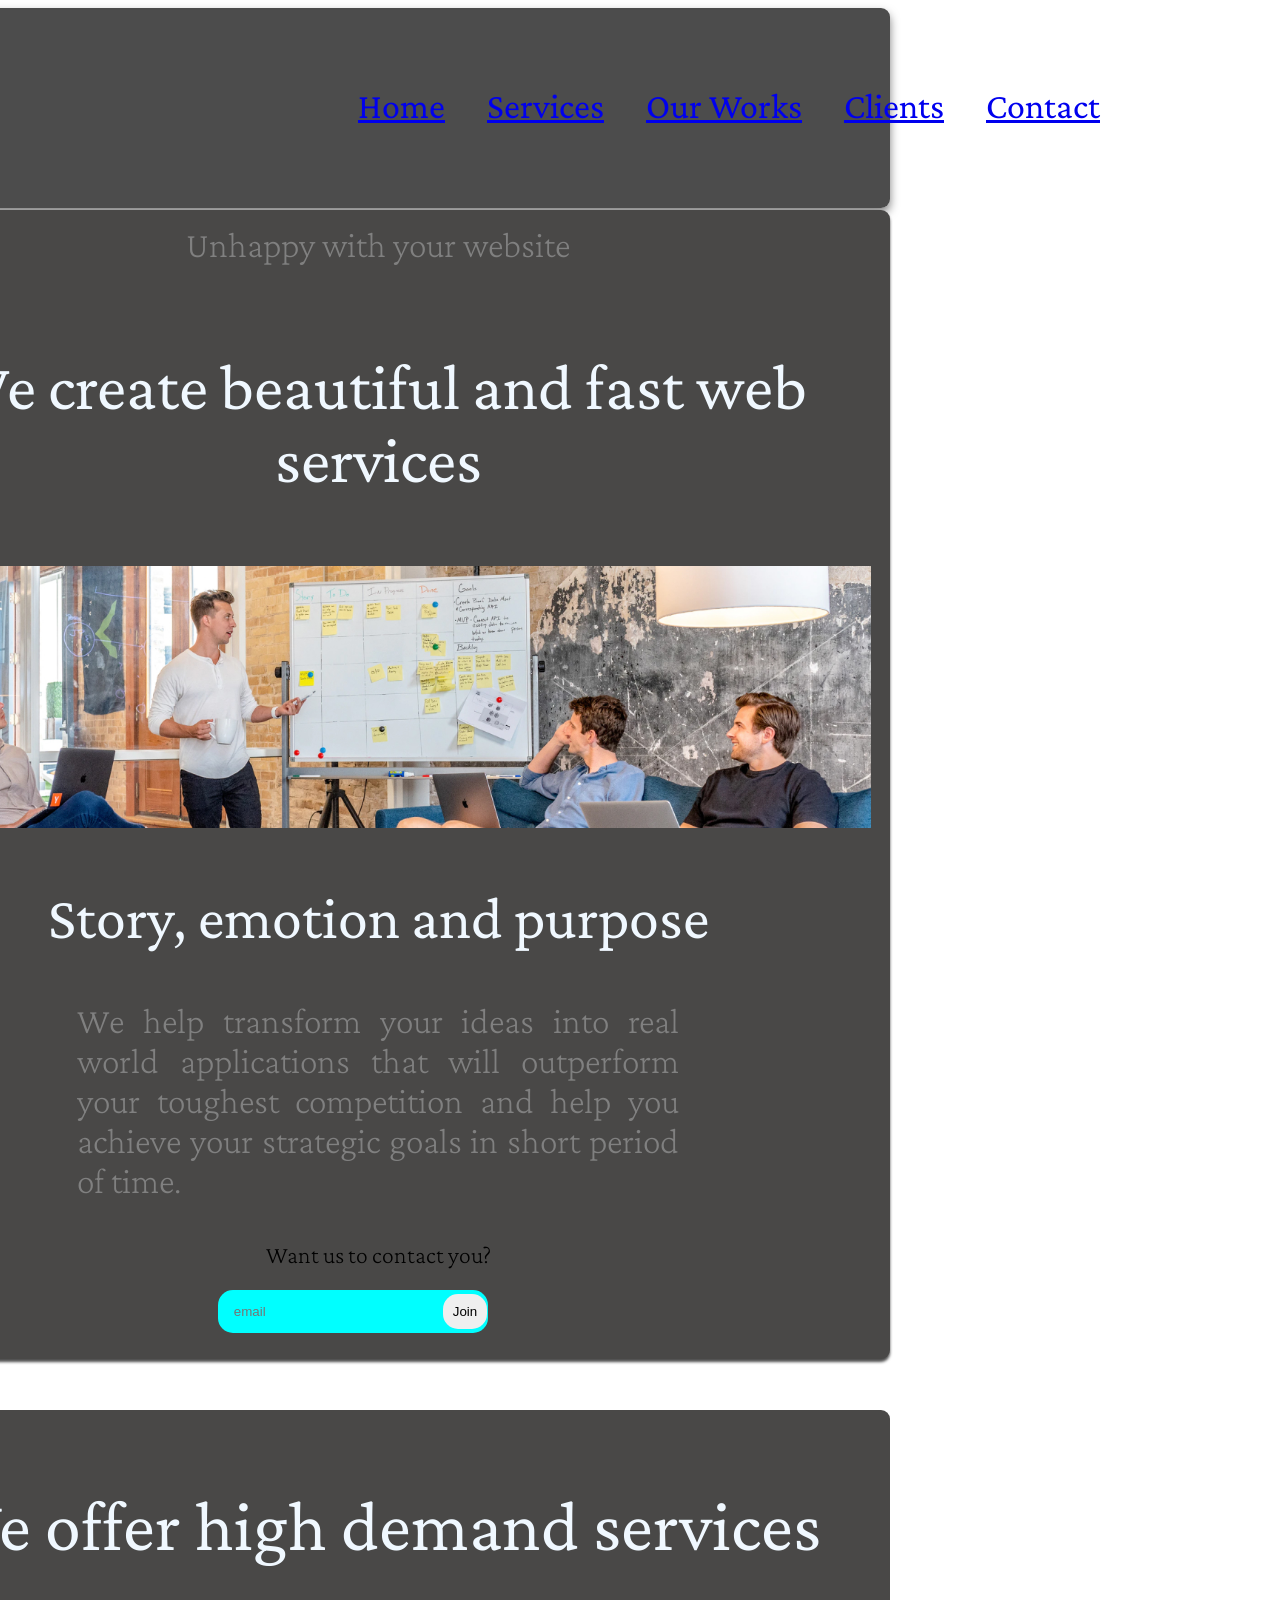
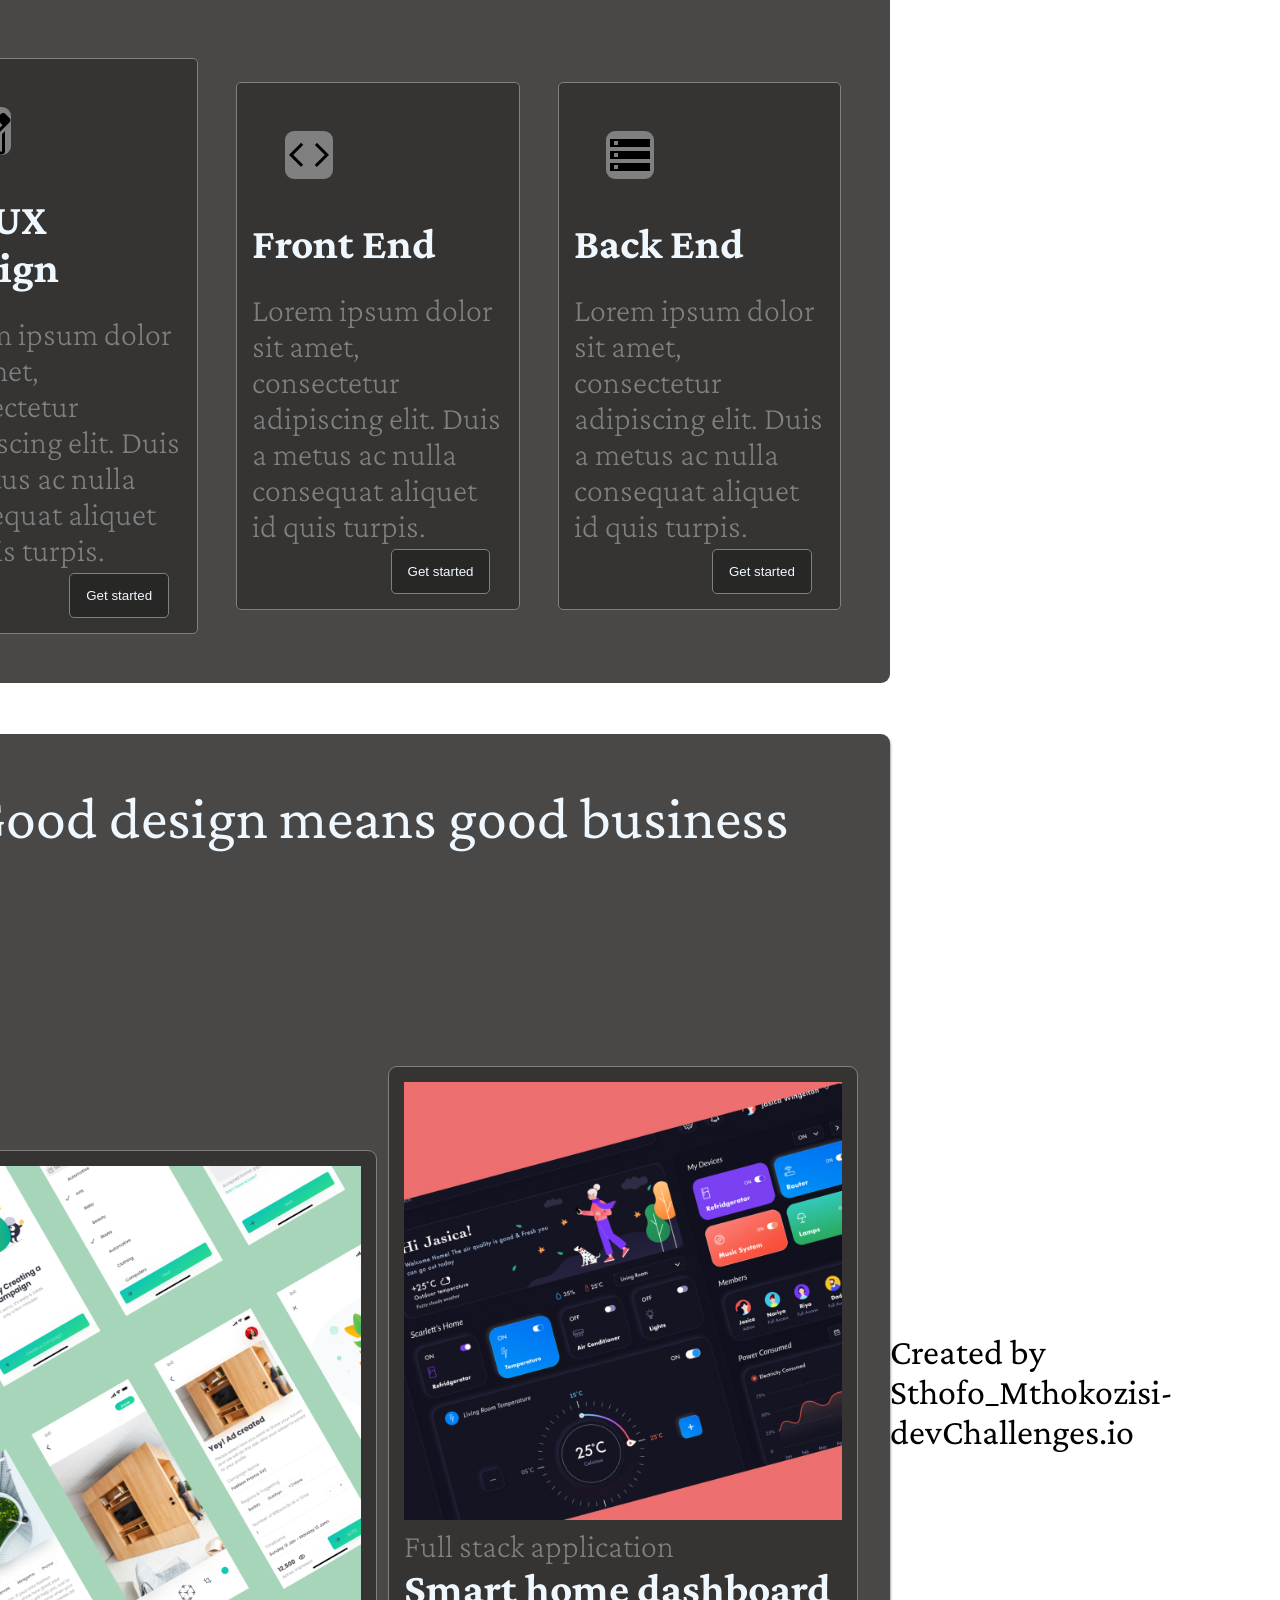
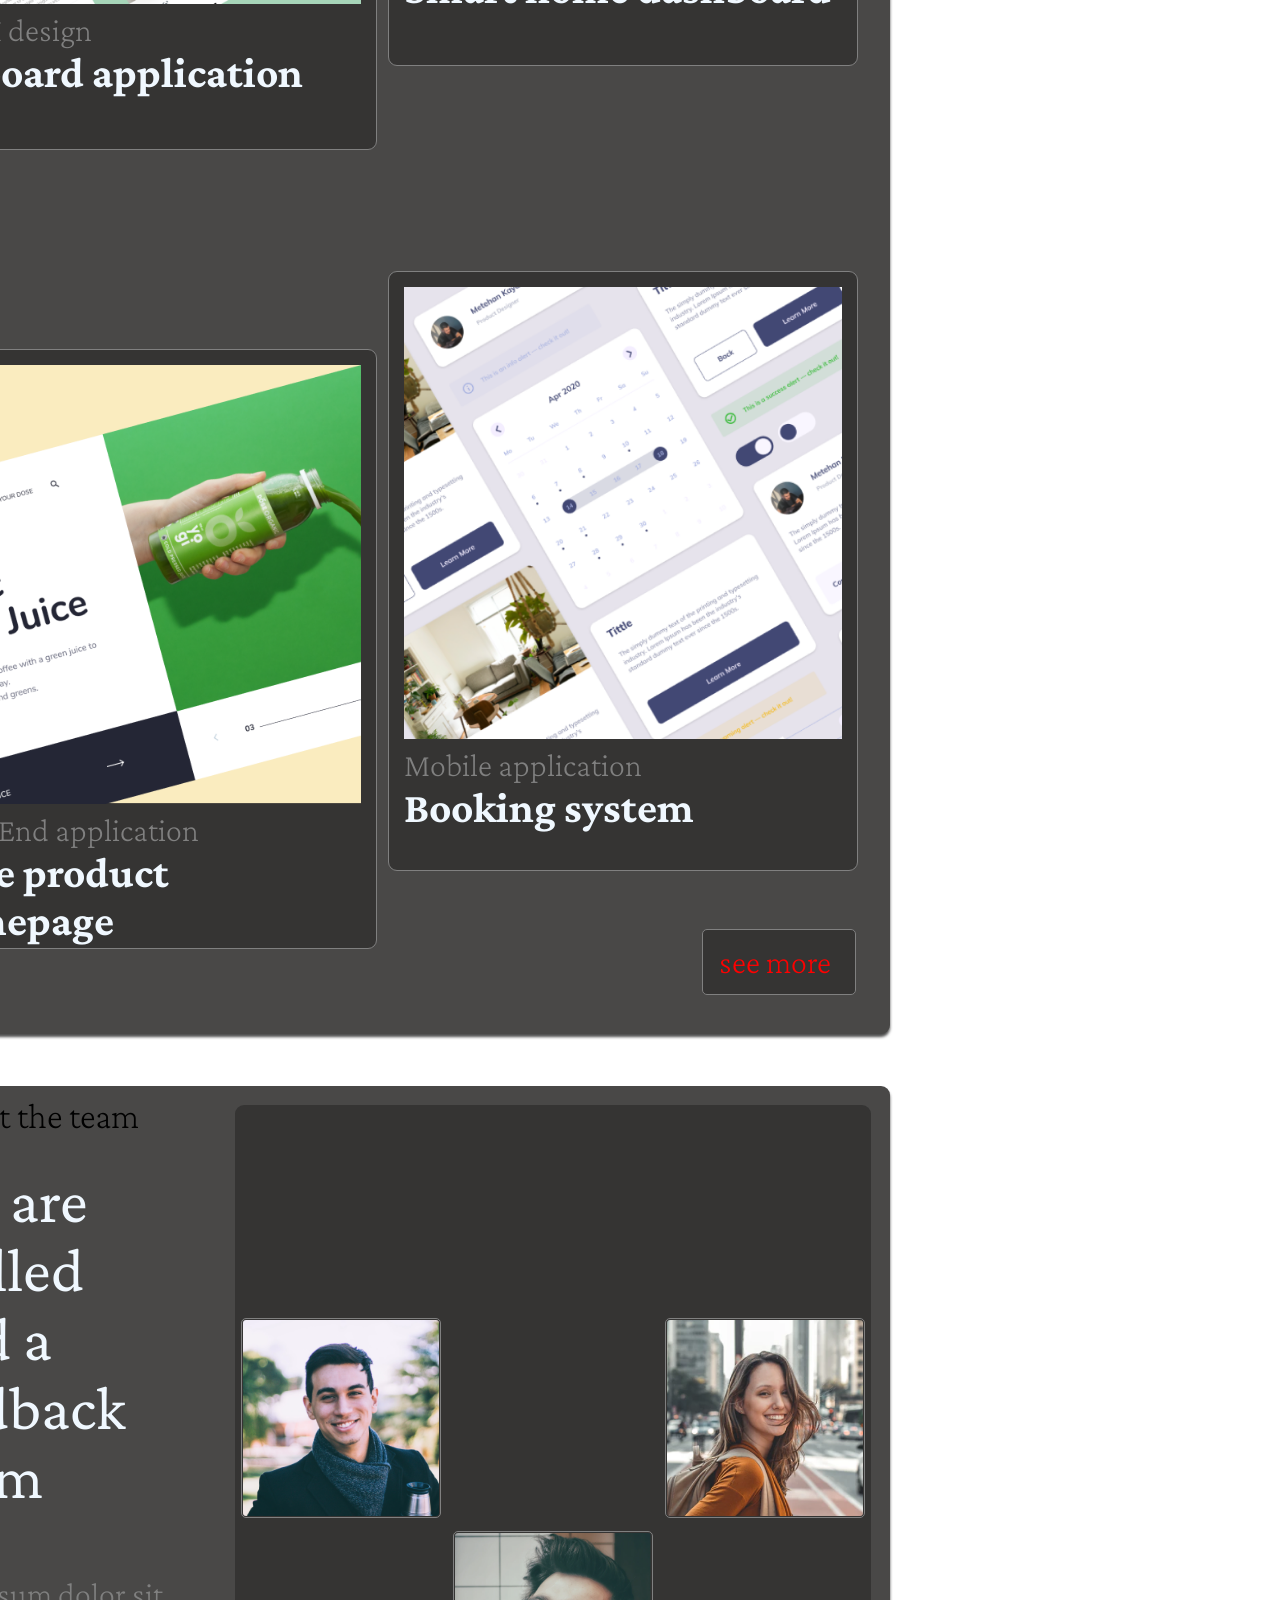
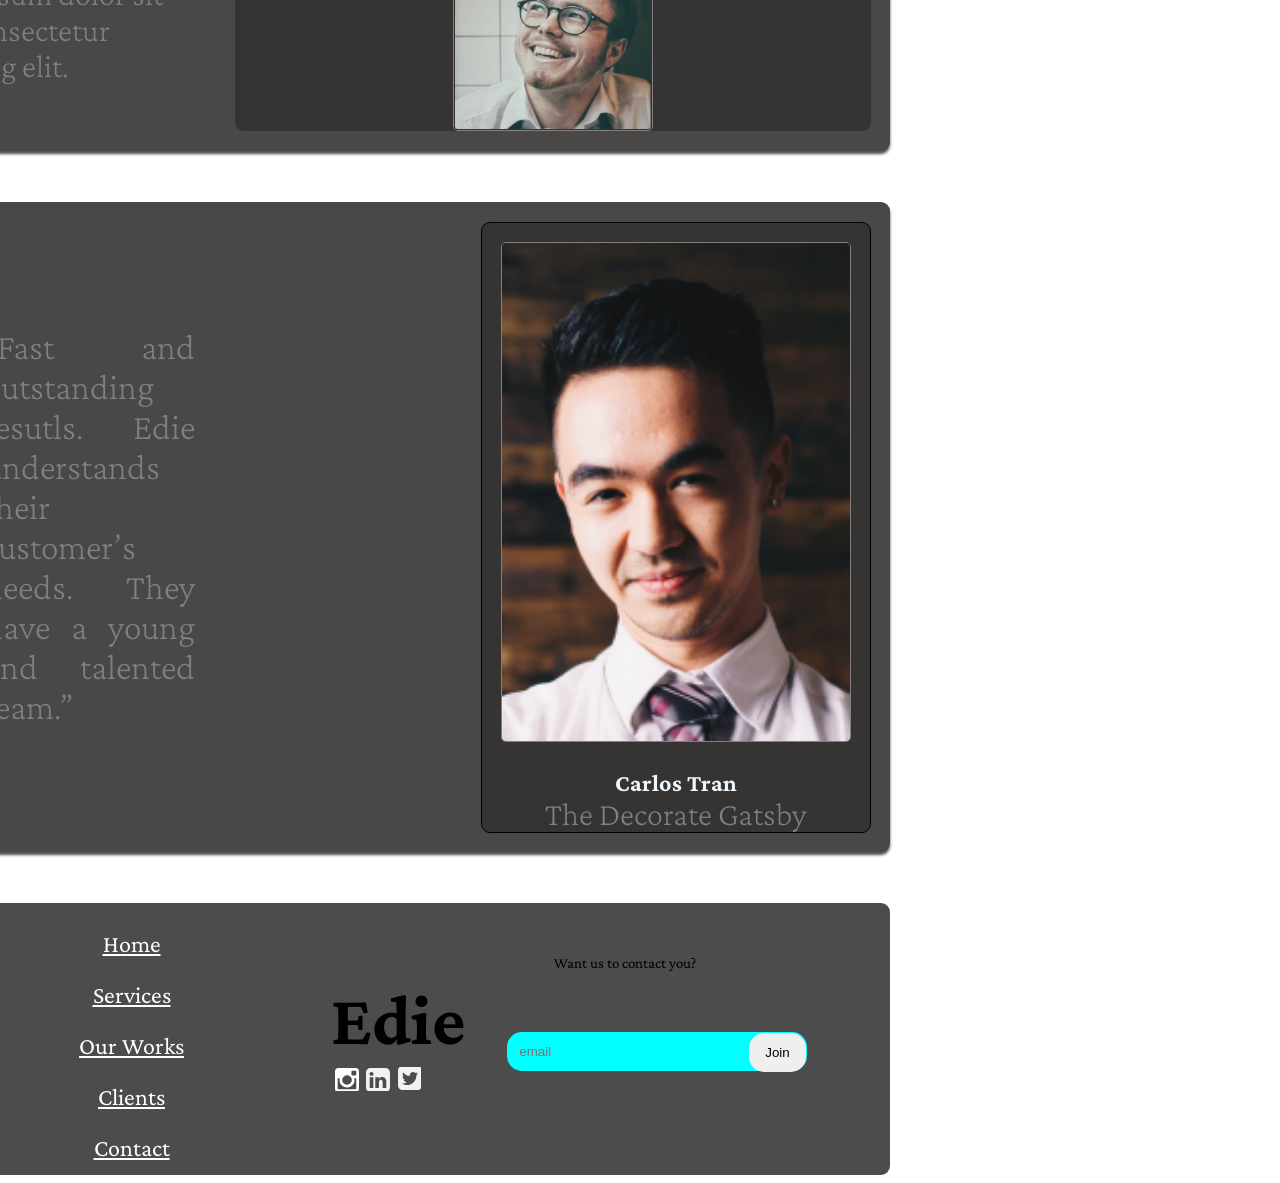
==== index.html @ d5207ec7 ""edie first commit"" ====
<!DOCTYPE html>
<html lang="en">
<head>
  <meta charset="UTF-8">
  <meta http-equiv="X-UA-Compatible" content="IE=edge">
  <meta name="viewport" content="width=device-width, initial-scale=1.0">
  <link rel="preconnect" href="https://fonts.googleapis.com">
<link rel="preconnect" href="https://fonts.gstatic.com"
 crossorigin>
<link href="https://fonts.googleapis.com/css2?family=Crimson+Pro:wght@200;500;700&family=Montserrat+Alternates:ital,wght@1,500&family=Montserrat:wght@700;800&family=Open+Sans:wght@500;800&family=Playfair+Display:wght@700&display=swap" 
rel="stylesheet">
<link rel="stylesheet" href="/styles/edie.css">
  <script src="https://ajax.googleapis.com/ajax/libs/jquery/3.6.1/jquery.min.js"></script>
  <link rel="icon" href="/images/devchallenges.png" type="images">
  <title>Edie</title>
<script src="https://ajax.googleapis.com/ajax/libs/jquery/3.6.1/jquery.min.js"></script>
  <script>
  $(document).ready(function(){
    $(".nav-img").click(function(){
      $(".list__nav").toggle();
    });
  });
  </script>



</head>
<body>
<div class="wrapper__edie">
  <header class="header__item onbig__screen">
    <h1 class="edies">Edie</h1>
    

    <ul class="list__nav">
      <li class="active"><a href="#">Home</a></li>
      <li><a href="#">Services</a></li>
      <li><a href="#">Our Works</a></li>
      <li><a href="#">Clients</a></li>
      <li><a href="#">Contact</a></li>
    </ul>
    <img src="/images/menu.png" class="nav-img">
</header>



  <section class="main__1">
    <p class="top__paragraph">Unhappy with your website</p>
    <h2 class="big__text2">We create beautiful and fast web services</h2>
    <img class="hero__image" src="/images/heroImage.jpg">


    <h2 class="big__text__2"> Story, emotion and purpose</h2>
    <p class="style__p">We help transform your ideas into real world applications that will outperform your toughest
      competition and help you achieve your strategic goals in short period of time.</p>
    <form class="form__style">
      <label>Want us to contact you?</label>
      <input type="text" placeholder="email">
      <button type="submit">Join</button>
    </form>
  </section>




  <section class="product__section">
    <h2 class="big__text">We offer high demand services </h2>
    <div class="container__1">

      
      <div class="cards">
        <img class="icon__img" src="/images/edit.png">
        <h3 class="ui__design">UI/UX Design</h3>
        <p>Lorem ipsum dolor sit amet,
          consectetur adipiscing elit.
          Duis a metus ac nulla consequat
          aliquet id quis
          turpis.</p>

        <button type="text">Get started</button>
      </div>



      <div class="cards">
        <img class="icon__img" src="/images/code.png">
        <h3 class="">Front End</h3>
        <p>Lorem ipsum dolor sit amet,
          consectetur adipiscing elit.
          Duis a metus ac nulla consequat
          aliquet id quis
          turpis.</p>

        <button type="text">Get started</button>
      </div>


      <div class="cards">
        <img class="icon__img" src="/images/storage.png">
        <h3 class="">Back End</h3>
        <p>Lorem ipsum dolor sit amet,
          consectetur adipiscing elit.
          Duis a metus ac nulla consequat
          aliquet id quis
          turpis.</p>
        <button type="text">Get started</button>
      </div>
    </div>

  </section>


  <section class="design__section">

    <h2 class="big__text __text3">
      Good design means good business
    </h2>


      <article class="__article">
        <img src="/images/smarthome.jpg">
        <p>Full stack application</p>
        <h3 class="product-items">Smart home dashboard</h3>
      </article>



      <article class="__article">
        <img src="/images/onboard.png">
        <p>UX/UI design</p>
        <h3 class="product-items">Onboard application</h3>
      </article>



      <article class="__article">

        <img src="/images/booking.png">
        <p>Mobile application</p>
        <h3 class="product-items">Booking system</h3>
      </article>



      <article class="__article">
        <img src="/images/juice-product.png">
        <p>Front End application</p>
        <h3 class="product-items">Juice product homepage</h3>
      </article>

<p class="__more">see more</p>

  </section>



  <aside class="team__aside">
    <div class="team__content">
      <h2 class="more">Meet the team</h2>

      <h3 class="big__text">We are chilled and a laidback team</h3>

      <p class="__content2">Lorem ipsum dolor sit amet, consectetur adipiscing elit.</p>
    </div>

    <div class="__img__container">
      <img src="/images/person1.png">
      <img src="/images/person2.png" class="align__self">
      <img src="/images/person3.png">
    </div>
  </aside>


  <section class="last__section">

    <h4>“Fast and outstanding resutls. Edie understands their customer’s needs.
      They have a young and talented team.”</h4>


    <article class="author">
      <img src="/images/person4.png">
        <h6>Carlos Tran</h6>
        <p>The Decorate Gatsby</p>
    </article>


  </section>


<footer class="bottom__footer">


  <ul>
    <li class="btn__footer"><a href="#">Home</a></li>
    <li class="btn__footer"><a href="#">Services</a></li>
    <li class="btn__footer"><a href="#">Our Works</a></li>
    <li class="btn__footer"><a href="#">Clients</a></li>
    <li class="btn__footer"><a href="#">Contact</a></li>
  </ul>

  <article class="links__btm">
    <h6 class="btm__edies">Edie</h6>
    <img src="/instagram.svg">
    <img src="/linkedin.svg">
    <img src="/twitter.svg">

  </article>

  <form class="btm__myform">
    <label>Want us to contact you?</label>
    <input type="text" placeholder="email">
    <button class="btn__last" type="submit">Join</button>
  </form>

  
</footer>


</div>

<span>Created by Sthofo_Mthokozisi-devChallenges.io</span>
</body>
</html>
---- styles/edie.css ----
*{

  box-sizing: border-box;
  scroll-behavior: smooth;
 }

 
html{
  font-size: 62.5%;
}

  .wraper__edie{
    margin: 0;
    padding: 0;
  }


 body{
  font-family: 'Crimson Pro', serif;
  font-size: 2rem;
  display: flex;
  justify-content: center;
  align-items: center;
  max-width: 100%;
  width: 320px;
  height: auto;
  }

  .header__item{
    max-width: 320px;
    display: flex;
    flex-direction: column;
    justify-content: center;  
  }

 .list__nav{
 margin: 0;
  text-align: center;
  padding: 0;
  max-width: 300px;
  height: 300px;
  display: flex;
  justify-content: center;
  flex-direction: column;
  list-style: none;
 }

  .nav-img{
    position: absolute;
    top: 46px;
    left: 86%;
    width: 40px;
    height: 40px;
    
  }
  li a{

    line-height: 65px;
    padding: 0.5rem;
    
  }

  /* main section of the page */

  .main__1{
    max-width: 320px;
    text-align: center;
   
   
  }

.hero__image{
width: 100%;
object-fit: cover;
padding: 0 1.9rem;
}

.style__p{
  max-width: 270px;
  padding: 0 1.9rem;
  text-align: justify;
  
}

.form__style{
  margin-top: 10%;
  padding: 0 1.9rem;

}
.form__style label{
  margin-left: -44px;
  font-size: 1.5rem;
}
.form__style > input{
  padding: 12px;
  border: none;
  background-color: aqua;
  border-radius: 1.5rem;

}

.form__style button{

  border: none;
  padding: 10px;
  position: relative;
  left: -51px;
  border-radius: 1.5rem;
}


/* product section of the page */

.product__section{
  max-width: 300px;
  display: flex;
  flex-direction: column;
  padding: 1.5rem;
  margin: 0 auto;
 
}

.cards{
  justify-content: center;
  padding: 1.5rem;
  max-width: 300px;
  height: 350px;
 margin-bottom: 10%;
border: 1px solid grey;
 
}

.design__section{
  max-width: 300px;
  margin: 0 auto;
  display: flex;
  flex-direction: column;
  padding: 0 1.5rem;
  
}


.__article{

  max-width: 100%;
  height: 340px;
  border: 1px solid grey;
  margin-top: 15%;
}
.__article img{
  max-width: 100%;

}
 p, h3{
  margin: 0;
}

.__more{
  margin-top: 15%;
  color: red;
}


/* meet the team section */

.team__aside{
  max-width: 320px;
  padding: 0 1.9rem;
}

.__img__container{
  max-width: 270px;
  display: flex;
  object-fit: cover;
  align-items: center;
  height: 250px;
  margin-bottom: 15%;


 
}

.__img__container img{

  max-width: 100%;
  width: 90px;
  padding: .1rem;
  height: 100px;

}
.__img__container > img:nth-child(2){
  align-self: flex-end;
 
}



/* the author section of the page */

.last__section{
  display: flex;
  flex-direction: column;
  max-width: 100%;
  padding: 0 1.9rem;
  width: 320px;
  text-align: justify;
 
}

.author{
text-align: center;
margin-top: 15%;
border: 1px solid black;
max-width: 100%;
}
.author h6{
  margin: 0;
  
}


/* bottom section of the page */
.bottom__footer{
  width: 290px;
  max-width: 100%;
  margin: 0 1.5rem;
  background-color: rgba(0,0,0, 0.7);
  display: flex;
  flex-direction: column;
  padding: 0 1.9rem;
  justify-content: center;
  height: auto;

}

/* list links */

.bottom__footer > ul{
list-style: none;
padding: 0;
margin: 0;

}
/* list footer links and a tag */
.btn__footer a{
line-height: 14px;
color: white;
}


/* second bottom section */

.links__btm{
  margin-bottom: 15%;
}

/* last logo text edie */
.btm__edies{

  font-size: 1.9rem;
  margin-bottom: 0;
}



/* bottom form label  */
.btm__myform label{
  font-size: 1.5rem;
}

/* form input  */
.btm__myform input{
  padding: 12px;
  border: none;
  background-color: aqua;
  border-radius: 1.5rem;

}

/* bottom form section */
.btm__myform button{
  border: none;
  padding: 10px;
  position: relative;
  left: -51px;
  border-radius: 1.5rem;
}




/* max-width 375px mobile medium large */

@media screen and (max-width:375px){

  
    .header__item{
      max-width: 375px;
      display: flex;
      flex-direction: column;
      justify-content: center;  
    }

    .list__nav{
      margin: 0;
       text-align: center;
       padding: 0;
       width: 375px;
       max-width: 100%;
       display: flex;
       justify-content: center;
       flex-direction: column;
       list-style: none;
      }
     
       .nav-img{
         position: absolute;
         top: 40px;
         left: 86%;
         width: 40px;
         height: 40px;
         
       }

       li a{

        line-height: 65px;
        padding: 0.5rem;
        
      }


      /* main__1 section */


      
  .main__1{
    max-width: 375px;
    width: 375px;
    text-align: center;
  }



  .hero__image{
    width: 100%;
    object-fit: cover;
    padding: 0 1.9rem;
    }
    
    .style__p{
      max-width: 375px;
      padding: 0 1.9rem;
      text-align: justify;
      
    }

/* form section */
    .form__style{
      margin-top: 10%;
      padding: 0 1.9rem;
      text-align: center;
      max-width: 100%;
      width: 375px;                                                                                                                                                                                                                                                                                                                          
    
    }
    .form__style label{
    
     font-size: 1.5rem;
      margin-right: 80px;


    }
    .form__style > input{
      padding: 12px;
      border: none;
      background-color: aqua;
      border-radius: 1.5rem;
    
    }
    
    .form__style button{
    
      border: none;
      padding: 10px;
      position: relative;
      left: -51px;
      border-radius: 1.5rem;
    }
    
    /* product__section  */

    
.product__section{
  max-width: 100%;
  width: 375px;
  display: flex;
  flex-direction: column;
  padding: 1.5rem;
  margin: 0 0.5rem;
 
}


.cards{
  justify-content: center;
  padding: 1.5rem;
  max-width: 100%;
  width: 375px;
  height: 350px;
  margin-bottom: 10%;
  border: 1px solid grey;
 
}
/* design__section of the page  */


.design__section{
  max-width: 100%;
  width: 375px;
  margin: 0 0.5rem;
  display: flex;
  flex-direction: column;
  padding: 0 0.6rem;
  
}


.__article{

  max-width: 100%;
  width: 375px;
  height: auto;
  border: 1px solid grey;
  margin-bottom: 15%;
}

/* resizing the image */

.__article img{
  max-width: 100%;
}

/* resetting margin, p and h3 element inside the .__article class */
p, h3{
  margin: 0;
}

.__more{
 
  color: red;
}



/* meet the team section */

.__img__container{
  max-width: 100%;
  width: 375px;
  display: flex;
  flex-wrap: wrap;
  object-fit: cover;
  align-items: center;
  height: 250px;
  margin-bottom: 15%;
 
}

/* resizing images */
.__img__container img{
  max-width: 100%;
  width: 90px;
  padding: .1rem;
  height: 100px;
  margin: 0 auto;

}
.__img__container > img:nth-child(2){
  align-self: flex-end;
 
}




/* the author section of the page */

.last__section{
  display: flex;
  flex-direction: column;
  max-width: 100%;
  padding: 0 1.9rem;
  width: 375px;
  text-align: justify;
 
}

.author{
text-align: center;
margin-top: 15%;
max-width: 100%;
}
.author h6{
  margin: 0;
  
}

.bottom__footer{
  width: 360px;
  max-width: 100%;
  margin: 0 auto;
  background-color: rgba(0,0,0, 0.7);
  display: flex;
  flex-direction: column;
  padding: 0 1.9rem;
  justify-content: center;
  height: auto;

}





/* list links */

.bottom__footer > ul{
  list-style: none;
  padding: 0;
  margin-top: 1.5rem;
  }

  
/* list footer links and a tag */
.btn__footer a{
  line-height: 14px;
  color: white;
  }


  
/* second bottom section */

.links__btm{
  margin-bottom: 15%;
}


/* last logo text edie */
.btm__edies{

  font-size: 2.9rem;
  margin: 0;
}



/* bottom form label  */
.btm__myform label{
  font-size: 1.5rem;
}




/* form input  */
.btm__myform input{
  padding: 12px;
  border: none;
  background-color: aqua;
  border-radius: 1.5rem;

}

/* bottom form section */
.btm__myform button{
  border: none;
  padding: 10px;
  position: relative;
  left: -51px;
  border-radius: 1.5rem;
}
}
/* *************The END****max-width: 375px********** */


/* *******max-width: 425px ************/

@media screen and (max-width: 425px){
  body{
    font-family: 'Crimson Pro', serif;
    font-size: 24px;
    display: flex;
    min-width: 425px;
    }
  
/* mobile menu nav */
.header__item{
  
  min-width: 425px;
  margin: 0 0 0.3rem;
  color: aliceblue;
  box-shadow: 0px 5px 10px 0px rgba(0,0,0, 0.5);
  background-color: rgba(0, 0, 0, 0.7);  
}

.nav-img{
  background-color: aliceblue;
  border: none;
  position: absolute;
  top: 46px;
  left: 175%;
}

form.form__style{
  margin: 0 auto;
}


section.design__section{
  height: 3000px;
}



h2.more{
  color: red;
}


    .list__nav{
      margin: 0;
       text-align: center;
       padding: 0;
       width: 425px;
       max-width: 100%;
       display: flex;
       justify-content: center;
       flex-direction: column;
       list-style: none;
      }
     
       .nav-img{
         position: absolute;
         top: 40px;
         left: 86%;
         width: 40px;
         height: 40px;
         
       }

       li a{

        line-height: 65px;
        padding: 0.5rem;
        
      }


      /* main__1 section */ 
  .main__1{
    max-width: 100%;
    width: 425px;
    text-align: center;
  }



  .hero__image{
    width: 100%;
    object-fit: cover;
    padding: 0 1.9rem;
    }
    
    .style__p{
      max-width: 425px;
      padding: 0 1.9rem;
      text-align: justify;
      
    }

/* form section */
    .form__style{
      margin-top: 10%;
      padding: 0 1.9rem;
      text-align: center;
      max-width: 100%;
      width: 425px;                                                                                                                                                                                                                                                                                                                          
    
    }
    .form__style label{
    
     font-size: 1.5rem;
      margin-right: 80px;


    }
    .form__style > input{
      padding: 12px;
      border: none;
      background-color: aqua;
      border-radius: 1.5rem;
    
    }
    
    .form__style button{
    
      border: none;
      padding: 10px;
      position: relative;
      left: -51px;
      border-radius: 1.5rem;
    }
    
    /* product__section  */

    
.product__section{
  max-width: 100%;
  width: 425px;
  display: flex;
  flex-direction: column;
  padding: 1.5rem;
  margin: 0 0.5rem;
 
}


.cards{
  justify-content: center;
  padding: 1.5rem;
  max-width: 100%;
  width: 425px;
  height: auto;
  margin-bottom: 10%;
  border: 1px solid grey;
 
}
/* design__section of the page  */


.design__section{
  max-width: 100%;
  width: 425px;
  margin: 0 0;
  display: flex;
  flex-direction: column;
  padding: 0 0.6rem;
  
}


.__article{

  max-width: 100%;
  width: 425px;
  height: auto;
  border: 1px solid grey;
  margin-bottom: 15%;
}

/* resizing the image */

.__article img{
  max-width: 100%;
}

/* resetting margin, p and h3 element inside the .__article class */
p, h3{
  margin: 0;
}

.__more{
 
  color: red;
}


/* meet the team section */

.team__aside{

  max-width: 100%;
  width: 425px;
  padding: 0 1.9rem;
}

.__img__container{
  max-width: 100%;
  width: 425px;
  display: flex;
  flex-wrap: wrap;
  object-fit: cover;
  align-items: center;
  height: 250px;
  margin-bottom: 15%;
 
}

/* resizing images */
.__img__container img{
  max-width: 100%;
  width: 90px;
  padding: .1rem;
  height: 100px;
  margin: 0 auto;

}
.__img__container > img:nth-child(2){
  align-self: flex-end;
 
}




/* the author section of the page */

.last__section{
  display: flex;
  flex-direction: column;
  max-width: 100%;
  padding: 0 1.9rem;
  width: 375px;
  text-align: justify;
 
}

.author{
text-align: center;
margin-top: 15%;
max-width: 100%;
}
.author h6{
  margin: 0;
  
}

.bottom__footer{
  width: 360px;
  max-width: 100%;
  margin: 0 auto;
  background-color: rgba(0,0,0, 0.7);
  display: flex;
  flex-direction: column;
  padding: 0 1.9rem;
  justify-content: center;
  height: auto;

}





/* list links */

.bottom__footer > ul{
  list-style: none;
  padding: 0;
  margin-top: 1.5rem;
  }

  
/* list footer links and a tag */
.btn__footer a{
  line-height: 14px;
  color: white;
  }


  
/* second bottom section */

.links__btm{
  margin-bottom: 15%;
}


/* last logo text edie */
.btm__edies{

  font-size: 2.9rem;
  margin: 0;
}



/* bottom form label  */
.btm__myform label{
  font-size: 1.5rem;
}




/* form input  */
.btm__myform input{
  padding: 12px;
  border: none;
  background-color: aqua;
  border-radius: 1.5rem;

}

/* bottom form section */
.btm__myform button{
  border: none;
  padding: 10px;
  position: relative;
  left: -51px;
  border-radius: 1.5rem;
}
}


/*****max-width: 425px*******  the END*/



/* ******max-width: 640px ********/



@media screen and (min-width: 640px) {

  body{
    font-family: 'Crimson Pro', serif;
    font-size: 24px;
    display: flex;
    min-width: 640px;
    }
  
/* mobile menu nav */
.header__item{
  
  min-width: 640px;
  margin: 0 0 0.3rem;
  color: aliceblue;
  box-shadow: 0px 5px 10px 0px rgba(0,0,0, 0.5);
  background-color: rgba(0, 0, 0, 0.7);  
}






    .list__nav{
      margin: 0;
       text-align: center;
       padding: 0;
       width: 640px;
       max-width: 100%;
       display: flex;
       justify-content: center;
       flex-direction: column;
       list-style: none;
      }
     
       .nav-img{
         position: absolute;
         top: 40px;
         left: 86%;
         width: 40px;
         height: 40px;
         
       }

       li a{

        line-height: 65px;
        padding: 0.5rem;
        
      }


      /* main__1 section */


      
  .main__1{
    max-width: 100%;
    width: 640px;
    text-align: center;
  }



  .hero__image{
    width: 100%;
    object-fit: cover;
    padding: 0 1.9rem;
    }
    
    .style__p{
      max-width: 640px;
      padding: 0 1.9rem;
      text-align: justify;
      
    }

/* form section */
    .form__style{
    
      padding: 0 1.9rem;
      text-align: center;
      max-width: 100%;
      width: 375px; 
      margin: 10% auto 0;                                                                                                                                                                                                                                                                                                                       
    
    }
    .form__style label{
    
     font-size: 1.5rem;
     margin-right: 24px;
    
    


    }
    .form__style > input{
      padding: 12px;
      border: none;
      background-color: aqua;
      border-radius: 1.5rem;
    
    }
    
    .form__style button{
    
      border: none;
      padding: 10px;
      position: relative;
      left: -51px;
      border-radius: 1.5rem;
    }
    
    /* product__section  */

    
.product__section{
  min-width: 100%;
  width: 640px;
  display: flex;
  flex-direction: column;
  padding: 1.5rem;
  margin: 0 0.5rem;
 
}


.cards{
  justify-content: center;
  padding: 1.5rem;
  max-width: 100%;
  width: 640px;
  height: auto;
  margin-bottom: 10%;
  border: 1px solid grey;
 
}
/* design__section of the page  */


.design__section{
  max-width: 100%;
  width: 640px;
  margin: 0 0;
  display: flex;
  flex-direction: column;
  padding: 0 0.6rem;
  
}

.__article:nth-child(2){

 position: absolute;
  margin-top: 135px;
 left: 333px;
}

.__article:nth-child(4){

  position: absolute;
   margin-top: 580px;
  left: 333px;
 }
.__article{

  max-width: 100%;
  width: 310px;
  height: auto;
  border: 1px solid grey;
  margin-bottom: 15%;
}

/* resizing the image */

.__article img{
  max-width: 100%;
 
}

/* resetting margin, p and h3 element inside the .__article class */
p, h3{
  margin: 0;
}

.__more{
 
  color: red;
}


/* meet the team section */

.team__aside{

  max-width: 100%;
  width: 640px;
  padding: 0 1.9rem;
}

.__img__container{
  max-width: 100%;
  width: 425px;
  display: flex;
  flex-wrap: wrap;
  object-fit: cover;
  align-items: center;
  height: 250px;
  margin: 0 auto 15%;
 
}

/* resizing images */
.__img__container img{
  max-width: 100%;
  width: 120px;
  padding: .1rem;
  height: 100px;
  margin: 0 auto;

}
.__img__container > img:nth-child(2){
  align-self: flex-end;
 
}




/* the author section of the page */

.last__section{
  display: flex;
  flex-direction: column;
  max-width: 100%;
  padding: 0 1.9rem;
  width: 640px;
  text-align: justify;
 
}

.author{
text-align: center;
margin-top: 15%;
max-width: 100%;
}
.author h6{
  margin: 0;
  
}

.bottom__footer{
  width: 640px;
  max-width: 100%;
  margin: 0 auto;
  background-color: rgba(0,0,0, 0.7);
  display: flex;
  flex-direction: column;
  padding: 0 1.9rem;
  justify-content: center;
  height: auto;

}





/* list links */

.bottom__footer > ul{
  list-style: none;
  padding: 0;
  margin-top: 1.5rem;
  }

  
/* list footer links and a tag */
.btn__footer a{
  line-height: 14px;
  color: white;
  }


  
/* second bottom section */

.links__btm{
  margin-bottom: 15%;
}


/* last logo text edie */
.btm__edies{

  font-size: 2.9rem;
  margin: 0;
}


.btm__myform{
  
  max-width: 20ch;
  border: 1px solid black;
}


/* bottom form label  */
.btm__myform label{
  font-size: 1.5rem;
}




/* form input  */
.btm__myform input{
  padding: 12px;
  border: none;
  background-color: aqua;
  border-radius: 1.5rem;

}

/* bottom form section */
.btm__myform button{
  border: none;
  padding: 10px;
  position: relative;
  top: -36px;
  left: 151px;
  border-radius: 1.5rem;
}
}

/* ************************* */
/************************** */

@media screen and (max-width: 768px) {
  body{
    font-family: 'Crimson Pro', serif;
    font-size: 24px;
    display: flex;
    min-width: 768px;
  
    }
  
/* mobile menu nav */
.header__item{
  
  min-width: 768px;
  margin: 0 0 0.3rem;
  color: aliceblue;
  box-shadow: 0px 5px 10px 0px rgba(0,0,0, 0.5);
  background-color: rgba(0, 0, 0, 0.7);  
}
.nav-img{
  background-color: aliceblue;
  border: none;
  position: absolute;
  top: 46px;
  left: 79%;
}
/* hidden element class list__nav */
.list__nav{
min-width: 768px;
  height: auto;
  overflow: hidden;
  position: absolute;
  top: 0;
  left: 0;
  background-color: rgba(13, 14, 14, 0.332);
  display: none;

}
.list__nav, li, a{
  padding: 14px 16px;
  color: aliceblue;
  font-weight: 400;
  font-size: 34px;
}
/***** mobile menu nav end */
 


/* main__1 start section */
.main__1{
  min-width: 768px;
  font-size: 30px;
  background-color: rgb(73, 72, 71);
  border-radius: 0.9rem;
  box-shadow: 0px 3px 3px 0px rgba(0,0,0, 0.7);
}
.top__paragraph{
  padding: 1.5rem;
  font-size: 36px;
  color: gray;
}
.big__text2{
  font-size: 2.2em;
  font-weight: 400;
  padding: 70px;
  margin: 0;
  color: aliceblue;
}

.big__text__2{
  font-size: 2em;
  font-weight: 400;
  color: aliceblue;
}

.style__p{
  margin: 0 auto;
   font-weight: 200;
   font-size: 1.2em;
   color: gray;
 }


 .form__style{
  margin-top: 20px;
}

.form__style > input{

  margin: 0 0 26px;
  width: 270px;
  padding: 14px 16px;
}


.form__style >  label{
  margin: 0 auto 2px;
  font-weight: 100;
  font-size: 24px;
}
/*main__1 end section min-width:768px */
.product__section{
  min-width: 768px;
  margin: 5% auto;
  border-radius: 0.9rem;
  background-color: rgb(73, 72, 71);
}
.big__text{
  font-size: 2em;
  font-weight: 400;
  text-align: center;
  color: aliceblue;
}

/* middle section of the page container__1 */

.container__1{
  display: flex;
  justify-content: center; 
  flex-direction: column;
  align-items: center; 
  padding: 1.5rem;
}

/* the cards container */
.cards{
  margin: 1.9rem;
  width: 100%;
  border-radius: 0.5rem; 
  border: 1px solid gray;
  background-color: rgba(13, 14, 14, 0.332); 
 }

 .icon__img{
  margin: .9em;
  background-color: gray;
  border-radius: 0.9rem;
}
 
h3{
  font-size: 1.9em;
  color: aliceblue;
  margin: 5% 0 5% 0;

  }


  p{
    font-size: 1.6em;
    font-weight: 200;
    color: gray;
    }
    .cards > button{
      padding: 14px 16px;
      color: aliceblue;
      position: relative;
      left: 85%;
      background-color: rgba(13, 14, 14, 0.332);
      border: 1px solid gray; 
      border-radius: 0.5rem;
      font-weight: 400;
      }

/********* product__section end *************/


/* design__section start section  */
.design__section{
  min-width: 768px;
  height: 3500px; 
box-shadow: 0px 3px 3px 0px  rgba(0,0,0, 0.7);
border-radius: 0.9rem;
background-color: rgb(73, 72, 71);
 }
 .big__text.__text3{
  font-size: 6rem;
  font-weight: 400;
  color: aliceblue;
 }


 .__article{
  width: 540px;
  height: 700px;
  margin: 0 auto;
  padding: 1.5rem;
  border: 1px solid grey;
  border-radius: 0.9rem;
  background-color: rgba(13, 14, 14, 0.332);
}

/* positioned element with the images inside  */

.__article:nth-child(3){
  position: relative;
  top: -700px;
  left: 10px;
 }

 
 .__article:nth-child(5){
  position: relative;
  top: -1226px;
  left: 10px;
 }

 .__article:nth-child(2){
position: relative;
top: 726px;
left: 10px; 
}


  
.__article:nth-child(4){
 position: relative;
 top: 193px;
 left: 10px;
}
/* ***************position element ends ******* */


 
p.__more{
  margin: 0;
  position: relative;
  top: -410px;
  left: 130px;
  width: 184px;
  padding: 14px 16px;
  
  border: 1px solid gray;
  border-radius: 0.5rem;
  background-color: rgba(13, 14, 14, 0.332);
 
 }


 .team__aside{
  margin-top: 5%;
  min-width: 768px;
  height: 665px;
  display: flex;
  border-radius: 0.9rem;
  background-color: rgb(73, 72, 71);
  box-shadow: 0px 3px 3px 0px rgba(0,0,0, 0.7);  
}



.team__content{
  min-width: 350px;
  height: 650px;
  margin-top: 1rem;
 border-radius: 0.9rem;
 }

 h3.big__text{
  font-size: 1.74em;
  font-weight: 400;
  padding: 3rem;
  text-align: left;
 width: 310px;
 color: aliceblue;
 }


 
 .__content2{
  width: 350px;
  margin: 10% 0 0;
 }
 

 
/* image container content */


.__img__container{
  width: 100%;
  height: auto;
  margin: 2% 0;
  border-radius: 0.9rem;
 background-color: rgba(13, 14, 14, 0.332);
}
/* resizing the image  */
.__img__container > img{
width: 200px;
height: 200px;
border: 1px solid grey;
border-radius: 0.5rem;
}

.last__section{
  display: flex;
  margin: 5% 0 5% 0;
  justify-content: space-around;
  min-width: 768px;
  flex-direction: row;
  align-items: center;
  background-color: rgb(73, 72, 71);
  box-shadow: 0px 3px 3px 0px rgba(0,0,0, 0.7); 
  border-radius: 0.9rem;
}


.last__section > h4{
  font-size: 1.6em;
  padding-left: 2%;
  width: 350px;
  color: gray;
  font-weight: 200;
  margin: 0;
}

article.author{
 
  margin: 2% 0 2% 20px;
  background-color: rgba(13, 14, 14, 0.332);
  border-radius: 0.9rem;
  
  }
  
  article.author > img{
    width: 345px;
   height: 500px;
   margin: 1.9rem;
   border: 1px solid grey;
   border-radius: 0.5rem;
    object-fit: cover;
  }

  .bottom__footer{
    min-width: 768px;
    display: flex;
    flex-direction: column;
    border-radius: 0.9rem;
   }


   .links__btm{
    margin: 0 0 0 20px;
   
  }
   

   .btm__myform{
    width: 200px;
    height: 200px;
    border: none;
    margin: 0 0 0 20px;

    
  }
  .btm__myform, label{
    font-size: 24px;
    line-height: 24px;
    min-width: 200px;
  }
  
  .btm__myform > input{
    width: 200px;
  }
  
  button.btn__last{
    position: relative;
    top: -38px;
    left: 143px;
    padding: 12px 16px;
  }













}


/* *************min-width: 1024px */


  @media screen and (min-width: 1024px) {
  body{
    font-family: 'Crimson Pro', serif;
    font-size: 36px;
    display: flex;
    max-width: 1024px;
    width: 100%;
    height: auto;
    }
    
    header.onbig__screen{
      max-width: 1024px;
      height: 200px;
      border-radius: 0.9rem;
      margin-bottom: 2px;
      box-shadow: 0px 5px 10px 0px rgba(0,0,0, 0.5);
      background-color: rgba(0, 0, 0, 0.7); 
   
    }


    .edies{

      font-size: 4rem;
      width: 100%;
      margin-left: 1.5rem;
    }

    ul.list__nav{
    display: flex;
    height: 100px;
    flex-direction: row;
    position: absolute;
    top: 60px;
    left: 89px;
    width: 100%;}

     
       .nav-img{
      display: none;  
       }
  
       li{
        font-size: 1em;
        padding: 14px 16px;
    
      }

       
    .main__1{
      min-width: 1024px;
      font-size: 30px;
      background-color: rgb(73, 72, 71);
      border-radius: 0.9rem;
      box-shadow: 0px 3px 3px 0px rgba(0,0,0, 0.7);
    }

    .top__paragraph{
      padding: 1.5rem;
      font-size: 36px;
      color: gray;
    }

    .big__text2{
      font-size: 2.2em;
      font-weight: 400;
      padding: 70px;
      margin: 0;
      color: aliceblue;
    }

    .big__text__2{
      font-size: 2em;
      font-weight: 400;
      color: aliceblue;
    }


    .style__p{
      margin: 0 auto;
       font-weight: 200;
       font-size: 1.2em;
       color: gray;
     }

    .form__style{
      margin-top: 20px;
    }

    .form__style > input{

      margin: 0 0 26px;
      width: 270px;
      padding: 14px 16px;
    }

    
    .form__style >  label{
      margin: 0 auto 2px;
      font-weight: 100;
      font-size: 24px;
    }


/* ******product__section page*/


    .product__section{
      min-width: 1024px;
      margin: 5% auto;
      border-radius: 0.9rem;
      background-color: rgb(73, 72, 71);
}


.big__text{
  font-size: 2em;
  font-weight: 400;
  text-align: center;
  color: aliceblue;
}


.container__1{
  display: flex;
  justify-content: center; 
  align-items: center; 
  padding: 1.5rem;
}

.cards{
 margin: 1.9rem;
 width: 33%;
 border-radius: 0.5rem; 
 border: 1px solid gray;
 background-color: rgba(13, 14, 14, 0.332); 
}

.icon__img{
  margin: .9em;
  background-color: gray;
  border-radius: 0.9rem;
}

h3{
  font-size: 1.2em;
  color: aliceblue;
  margin-bottom: 10%;
  }
  p{
    margin: 0;
    font-size: .9em;
    font-weight: 200;
    color: gray;
    }

    .cards > button{
      padding: 14px 16px;
      color: aliceblue;
      position: relative;
      left: 55%;
      background-color: rgba(13, 14, 14, 0.332);
      border: 1px solid gray; 
      border-radius: 0.5rem;
      font-weight: 400;
      }


/* *************** */
.design__section{
  min-width: 1024px;
  max-height: 1900px; 
box-shadow: 0px 3px 3px 0px  rgba(0,0,0, 0.7);
border-radius: 0.9rem;
background-color: rgb(73, 72, 71);
 }


 .big__text.__text3{
  font-size: 6rem;
  font-weight: 400;
  color: aliceblue;
 }
 
 .__article{
  width: 470px;
  height: 600px;
  padding: 1.5rem;
  border: 1px solid grey;
  border-radius: 0.9rem;
  background-color: rgba(13, 14, 14, 0.332);
}


 /* positioned element with the images inside  */

 .__article:nth-child(3){
  position: relative;
  top: -790px;
  left: 35px;
 }
 .__article:nth-child(5){
  position: relative;
  top: -2226px;
  left: 35px;
 }
 
 

 .__article:nth-child(2){
position: relative;
top: 30px;
left: 51%; 
}

.__article:nth-child(4){
 position: relative;
 top: -1400px;
 left: 51%;
}

     /* ********meet the team*****/
     
     .team__aside{
      margin-top: 5%;
      min-width: 1024px;
      height: 665px;
      display: flex;
      border-radius: 0.9rem;
      background-color: rgb(73, 72, 71);
      box-shadow: 0px 3px 3px 0px rgba(0,0,0, 0.7);  
    }


    .team__content{
      min-width: 350px;
      height: 650px;
      margin-top: 1rem;
     border-radius: 0.9rem;
     }

     
   p.__more{
    margin: 0;
    position: relative;
    top: -74em;
    left: 82%;
    width: 154px;
    padding: 14px 16px;
    
    border: 1px solid gray;
    border-radius: 0.5rem;
    background-color: rgba(13, 14, 14, 0.332);
   
   }


   .more{
    margin: 0 0 10%;
    font-size: 1em;
    font-weight: 200;
    width: 12ch;
    margin: 0 auto;
    
   }

   h3.big__text{
    font-size: 1.74em;
    font-weight: 400;
    padding: 3rem;
    text-align: left;
   width: 310px;
   color: aliceblue;
   }

   .__content2{

    width: 300px;
    margin: 10% 0 0;
    font-weight: 200;
    color: gray;
   }

/* image container content */


    .__img__container{
      width: 100%;
      height: auto;
      margin: 2% 0;
      border-radius: 0.9rem;
     background-color: rgba(13, 14, 14, 0.332);
    }
 /* resizing the image  */
.__img__container > img{

  width: 200px;
  height: 200px;
  border: 1px solid grey;
    border-radius: 0.5rem;
  }
    
/* /* ***********class****last__section ******* */

.last__section{
  display: flex;
  margin: 5% 0 5% 0;
  justify-content: space-around;
  min-width: 1024px;
  flex-direction: row;
  align-items: center;
  background-color: rgb(73, 72, 71);
  box-shadow: 0px 3px 3px 0px rgba(0,0,0, 0.7); 
  border-radius: 0.9rem;
 
}


.last__section > h4{
  font-size: 1em;
  padding-left: 10%;
  width: 500px;
  color: gray;
  font-weight: 200;
  margin: 0;
}




article.author{
  margin: 2% 0 2% 29%;
  background-color: rgba(13, 14, 14, 0.332);
  border-radius: 0.9rem;
  
  }
  
  article.author > img{
    width: 350px;
   height: 500px;
   margin: 1.9rem;
   border: 1px solid grey;
   border-radius: 0.5rem;
    object-fit: cover;
  }

article.author > h6{
  font-size: 24px;
  color: aliceblue;
}

article.author > p{
  margin: 0;
  font-weight: 200;
  color: gray;
}



/* *************************************************** */


.bottom__footer{
  min-width: 1024px;
  display: flex;
  flex-direction: row;
  justify-content: center;
  border-radius: 0.9rem;
 
 }
 
 .btn__footer{
 font-size: 24px;
 padding: 12px 16px;
 }
 
 .bottom__footer > *{
   width: 25%;
   text-align: center;
 }
 
 .links__btm{
   margin: 0;
   padding: 76px;
 }
 .link__btm, .btm__edies{
   font-size: 2em;
 }
 
 .btm__myform{
   padding: 6px;
   border: none;
   
 }
 .btm__myform, label{
   font-size: 2em;
   line-height: 68px;
   min-width: 200px;
 }
 
 .btm__myform > input{
   width: 300px;
 }
 
 button.btn__last{
 
   position: relative;
   top: -73px;
   left: 153px;
   padding: 12px 16px;
 }




/* ************************************ */
  }





/* ************************************************** */
/* ************************************************** */
  /* ********************min-width 1440px */




  @media screen and (min-width: 1440px){


    body{
    font-family: 'Crimson Pro', serif;
    font-size: 2rem;
    display: flex;
    justify-content: center;
    max-width: 1440px;
    width: 100%;
    margin: 0 auto;
    height: auto;
    }

    header.onbig__screen{
      max-width: 1440px;
      height: 200px;
      border-radius: 0.9rem;
      margin-bottom: 2px;
      box-shadow: 0px 5px 10px 0px rgba(0,0,0, 0.5);
      background-color: rgba(0, 0, 0, 0.7); 
   
    }

    .edies{

      font-size: 4rem;
      width: 100%;
      margin-left: 1.5rem;
    }

  


    ul.list__nav{
    display: flex;
    height: 100px;
    flex-direction: row;
    position: absolute;
    top: 60px;
    left: 89px;
    width: 100%;

      }
     
       .nav-img{
      display: none;  
       }

       li a:hover{
        color: aliceblue;
        text-decoration: none;
        background-color: rgba(13, 14, 14, 0.332);
       }
       li a {
        font-size: 2em;
        padding: 14px 16px;
        
       
      }

      .main__1{
        min-width: 1440px;
        font-size: 30px;
        background-color: rgb(73, 72, 71);
        border-radius: 0.9rem;
        box-shadow: 0px 3px 3px 0px rgba(0,0,0, 0.7);
      }

      .top__paragraph{
        padding: 1.5rem;
        font-size: 36px;
        color: gray;
      }

      .big__text2{

        font-size: 2.2em;
        font-weight: 400;
        padding: 70px;
        margin: 0;
        color: aliceblue;
      }

      .hero__image{
        min-width: 1440px;
        height: 300px;
        object-fit: cover;
        width: 100%;
   
      }


      .big__text__2{
        font-size: 3em;
        font-weight: 400;
        color: aliceblue;
      }

      .style__p{
       margin: 0 auto;
        font-weight: 200;
        font-size: 1.56em;
        color: gray;
      }

      .form__style{
        margin-top: 20px;
      }


      .form__style  label{
        margin: 0 auto 17px;
        font-weight: 100;
        font-size: 36px;
      }

      input{
        font-size: xx-large;
      }

      .form__style > button{
        font-size: larger;
        position: relative;
        top: -90px;
        left: 90px;
      }

      .big__text{
        font-size: 3em;
        font-weight: 400;
        text-align: center;
      }

      .product__section{
        min-width: 1440px;
        margin: 5% auto;
        border-radius: 0.9rem;
        background-color: rgb(73, 72, 71);

      }


      .container__1{
         display: flex;
         justify-content: center; 
         align-items: center; 
         padding: 1.5rem;
      }

      .cards{
        margin: 1.9rem;
        width: 33%;
        border-radius: 0.5rem; 
        border: 1px solid gray;
        background-color: rgba(13, 14, 14, 0.332); 
      }

      .icon__img{
        margin: 1.6em;
        background-color: gray;
        border-radius: 0.9rem;
      }
 
    h3{
      font-size: 2em;
    color: aliceblue;
    margin-bottom: 10%;
   }

   p{
 margin: 0;
font-size: 1.6em;
font-weight: 200;
color: gray;

   }

   .cards > button{
    padding: 14px 16px;
    color: aliceblue;
    position: relative;
    left: 70%;
    background-color: rgba(13, 14, 14, 0.332);
    border: 1px solid gray; 
    border-radius: 0.5rem;
    font-weight: 400;
   }

   /* design__section page */
   .design__section{
    min-width: 1440px;
    max-height: 2000px; 
  box-shadow: 0px 3px 3px 0px  rgba(0,0,0, 0.7);
  border-radius: 0.9rem;
  background-color: rgb(73, 72, 71);
   }

.team__content{
  min-width: 350px;
  height: 650px;
  margin-top: 1rem;
 border-radius: 0.9rem;
 }
 
   p.__more{
    margin: 0;
    position: relative;
    top: -3100px;
    left: 60px;
    width: 104px;
    padding: 14px 16px;
    font-size: 1em;
    border: 1px solid gray;
    border-radius: 0.5rem;
    background-color: rgba(13, 14, 14, 0.332);
   
   }
  
   .more{
    margin: 0 0 10%;
    font-size: 2em;
    font-weight: 200;
    width: 11.5ch;
    line-height: 97px;
    color: red;
   }

   h3.big__text{
    font-size: 2.9em;
    font-weight: 400;
    text-align: left;
   width: 320px;
   padding: 1.9rem;
   
   
   }

   .__content2{
    width: 300px;
    margin: 10% 0 0;
   }
   

 
   /* good design */
   .big__text.__text3{
    font-size: 6rem;
    font-weight: 400;
    color: aliceblue;
   }
   h2.big__text{
    font-size: 6rem;
    font-weight: 400;
    color: aliceblue;

   }


/******************************************************************** */
   /* positioned element with the images inside  */

   .__article:nth-child(3){
    position: relative;
    top: -1190px;
    left: 50px;
   }
   .__article:nth-child(5){
    position: relative;
    top: -2896px;
    left: 50px;
   }
   
   .__article:nth-child(2){
  position: relative;
  top: 30px;
  left: 55%; 
 }
 
 .__article:nth-child(4){
   position: relative;
   top: -1800px;
   left: 55%;
  }



 .__article{
   min-width: 600px;
   height: 700px;
   padding: 1.5rem;
   border: 1px solid grey;
   border-radius: 0.9rem;
   background-color: rgba(13, 14, 14, 0.332);
}

/* ************************************************** */

.__article > img{
  width: 100%;
  border-radius: 0.9rem;
}
/******************************************************* */

.team__aside{
  margin-top: 5%;
  min-width: 1440px;
  height: 665px;
  display: flex;
  border-radius: 0.9rem;
  background-color: rgb(73, 72, 71);
  box-shadow: 0px 3px 3px 0px rgba(0,0,0, 0.7);  
}



/* image container for the team */
.__img__container{
  width: 100%;
  height: 600px;
  margin: 2% 0;
  border-radius: 0.9rem;
 background-color: rgba(13, 14, 14, 0.332);
}

/* resizing the image  */
.__img__container > img{

width: 300px;
height: 299px;
border: 1px solid grey;
border-radius: 0.5rem;
}

/* last__section */

.last__section{
  display: flex;
  margin: 5% 0 5% 0;
  justify-content: space-around;
  min-width: 1440px;
  flex-direction: row;
  align-items: center;
  background-color: rgb(73, 72, 71);
  box-shadow: 0px 3px 3px 0px rgba(0,0,0, 0.7); 
  border-radius: 0.9rem;
  
 
}

.last__section > h4{

  font-size: 2.25em;
  padding-left: 10%;
  width: 500px;
  color: gray;
  margin: 0;
}

article.author{
margin: 2% 0 2% 29%;
background-color: rgba(13, 14, 14, 0.332);
border-radius: 0.9rem;

}

article.author > img{
  width: 450px;
 height: 500px;
 margin: 1.9rem;
 border: 1px solid grey;
 border-radius: 0.5rem;
  object-fit: cover;
}

article.author > h6{

  font-size: 1.5em;
  color: aliceblue;

}

article.author > p{

  margin: 0;
}

/* **************************************** */
.bottom__footer{
 min-width: 1440px;
 display: flex;
 flex-direction: row;
 justify-content: center;
 border-radius: 0.9rem;

}

.btn__footer{
  font-size: 24px;
}

.bottom__footer > *{
  width: 25%;
  text-align: center;
}

.links__btm{
  margin: 0;
  padding: 76px;
}
.link__btm, .btm__edies{
  font-size: 2em;
}

.btm__myform{
  padding: 6px;
  border: none;
  margin-right: 32%;
  
}
.btm__myform, label{
  font-size: 2em;
  line-height: 68px;
  min-width: 200px;
}

.btm__myform > input{
  width: 300px;
}

button.btn__last{

  position: relative;
  top: -73px;
  left: 120px;
  padding: 20px 16px;
}

  }
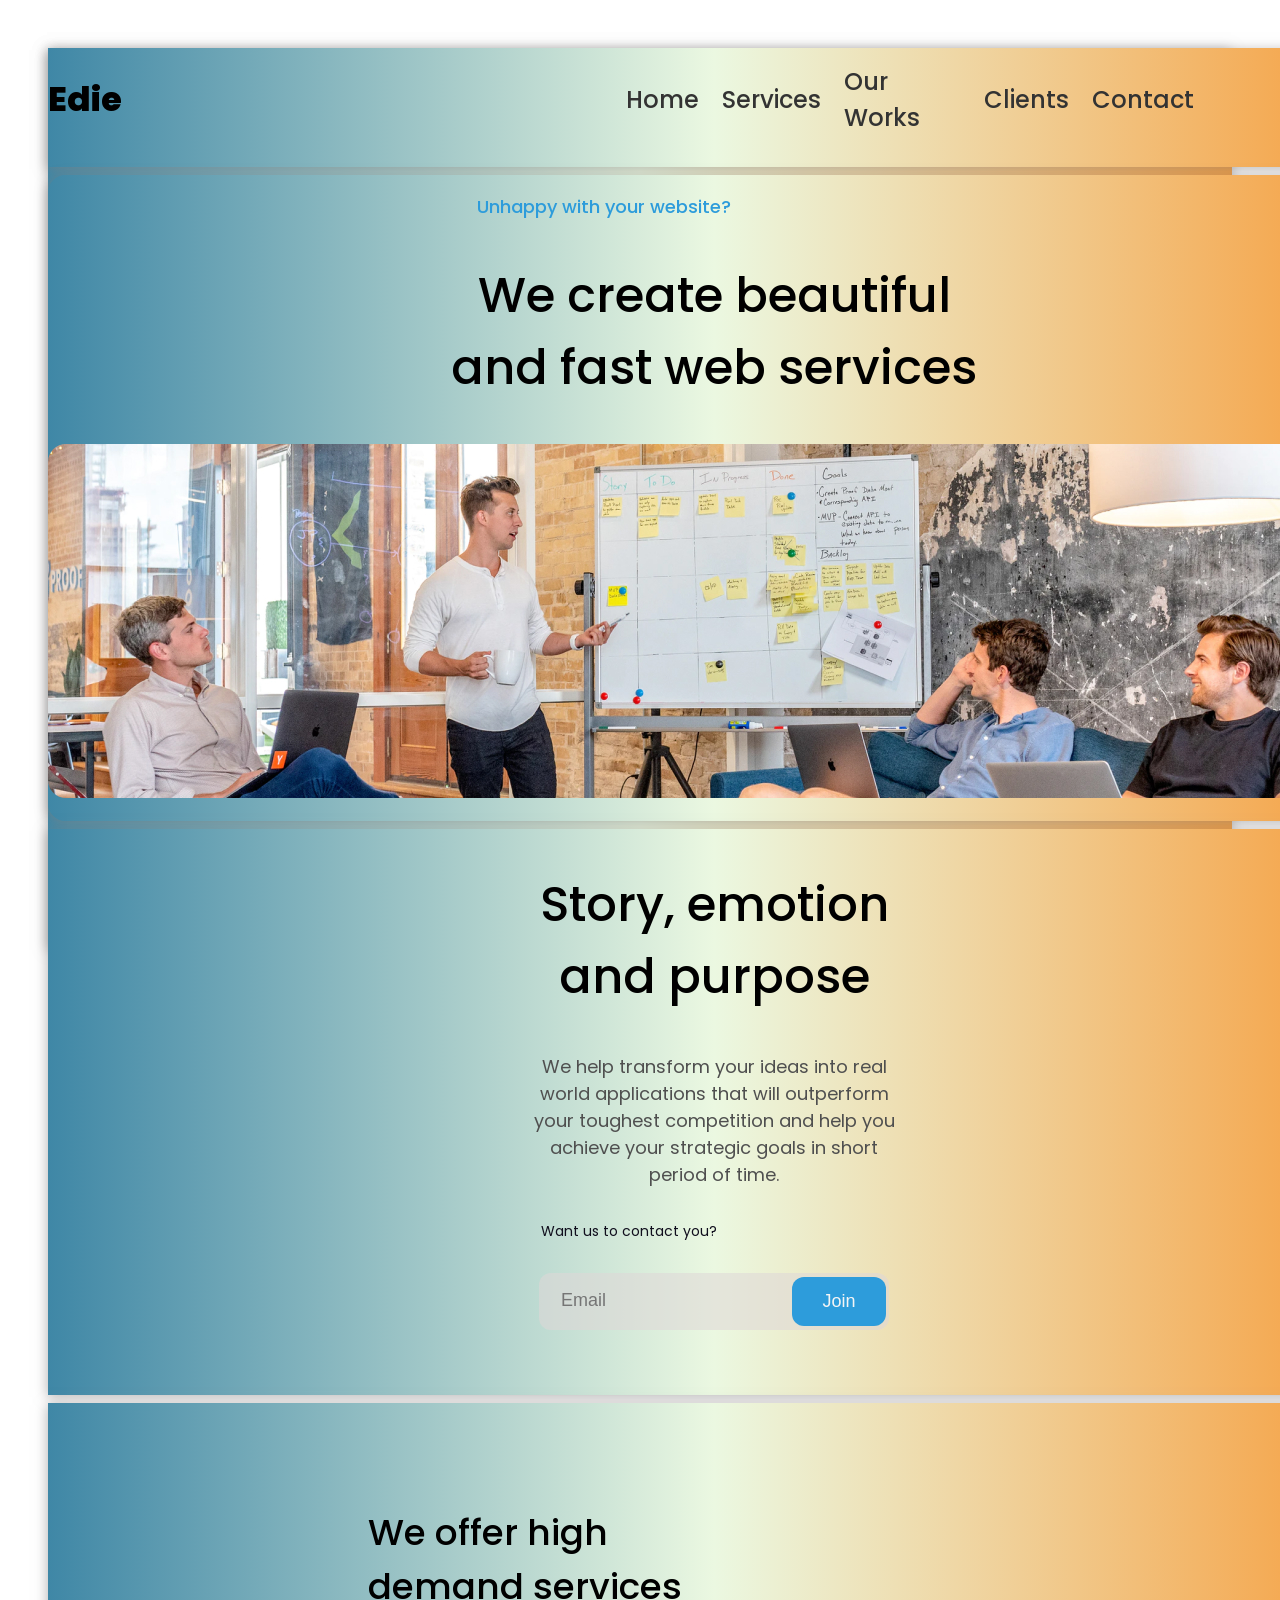
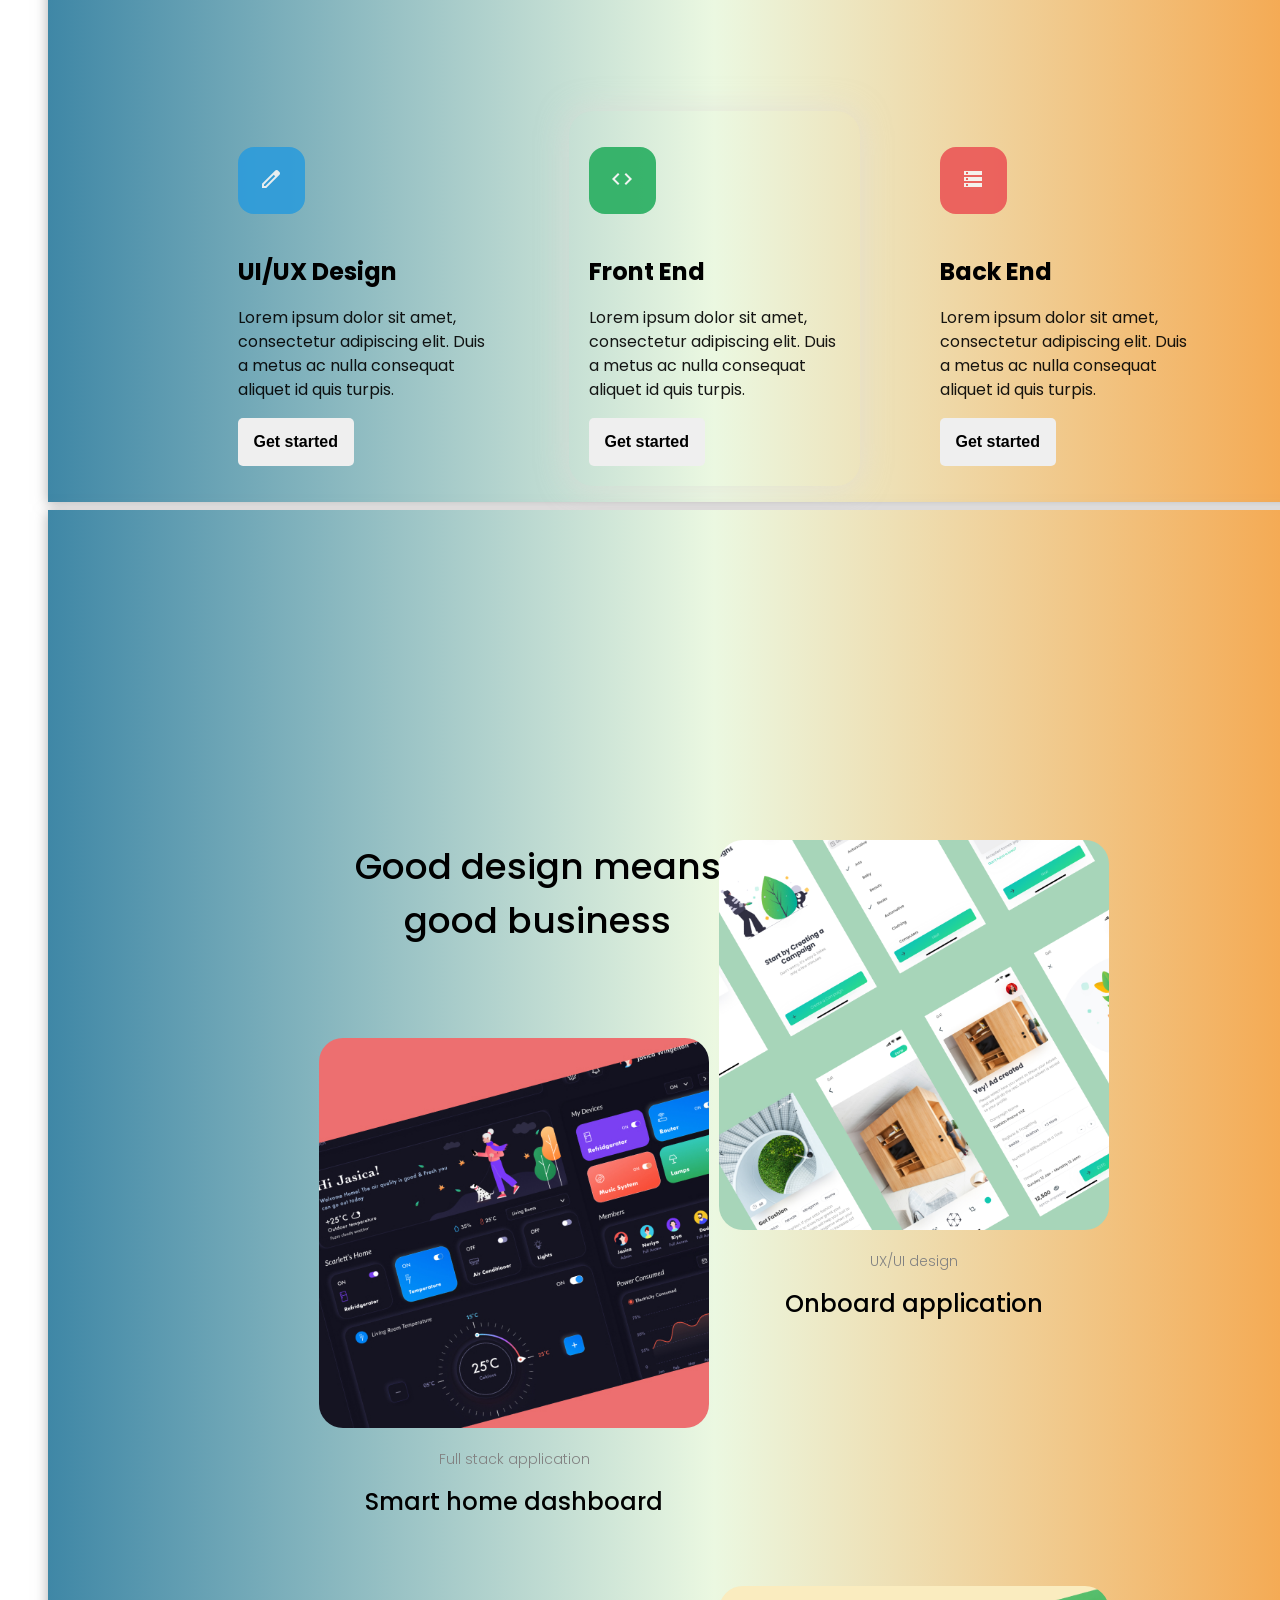
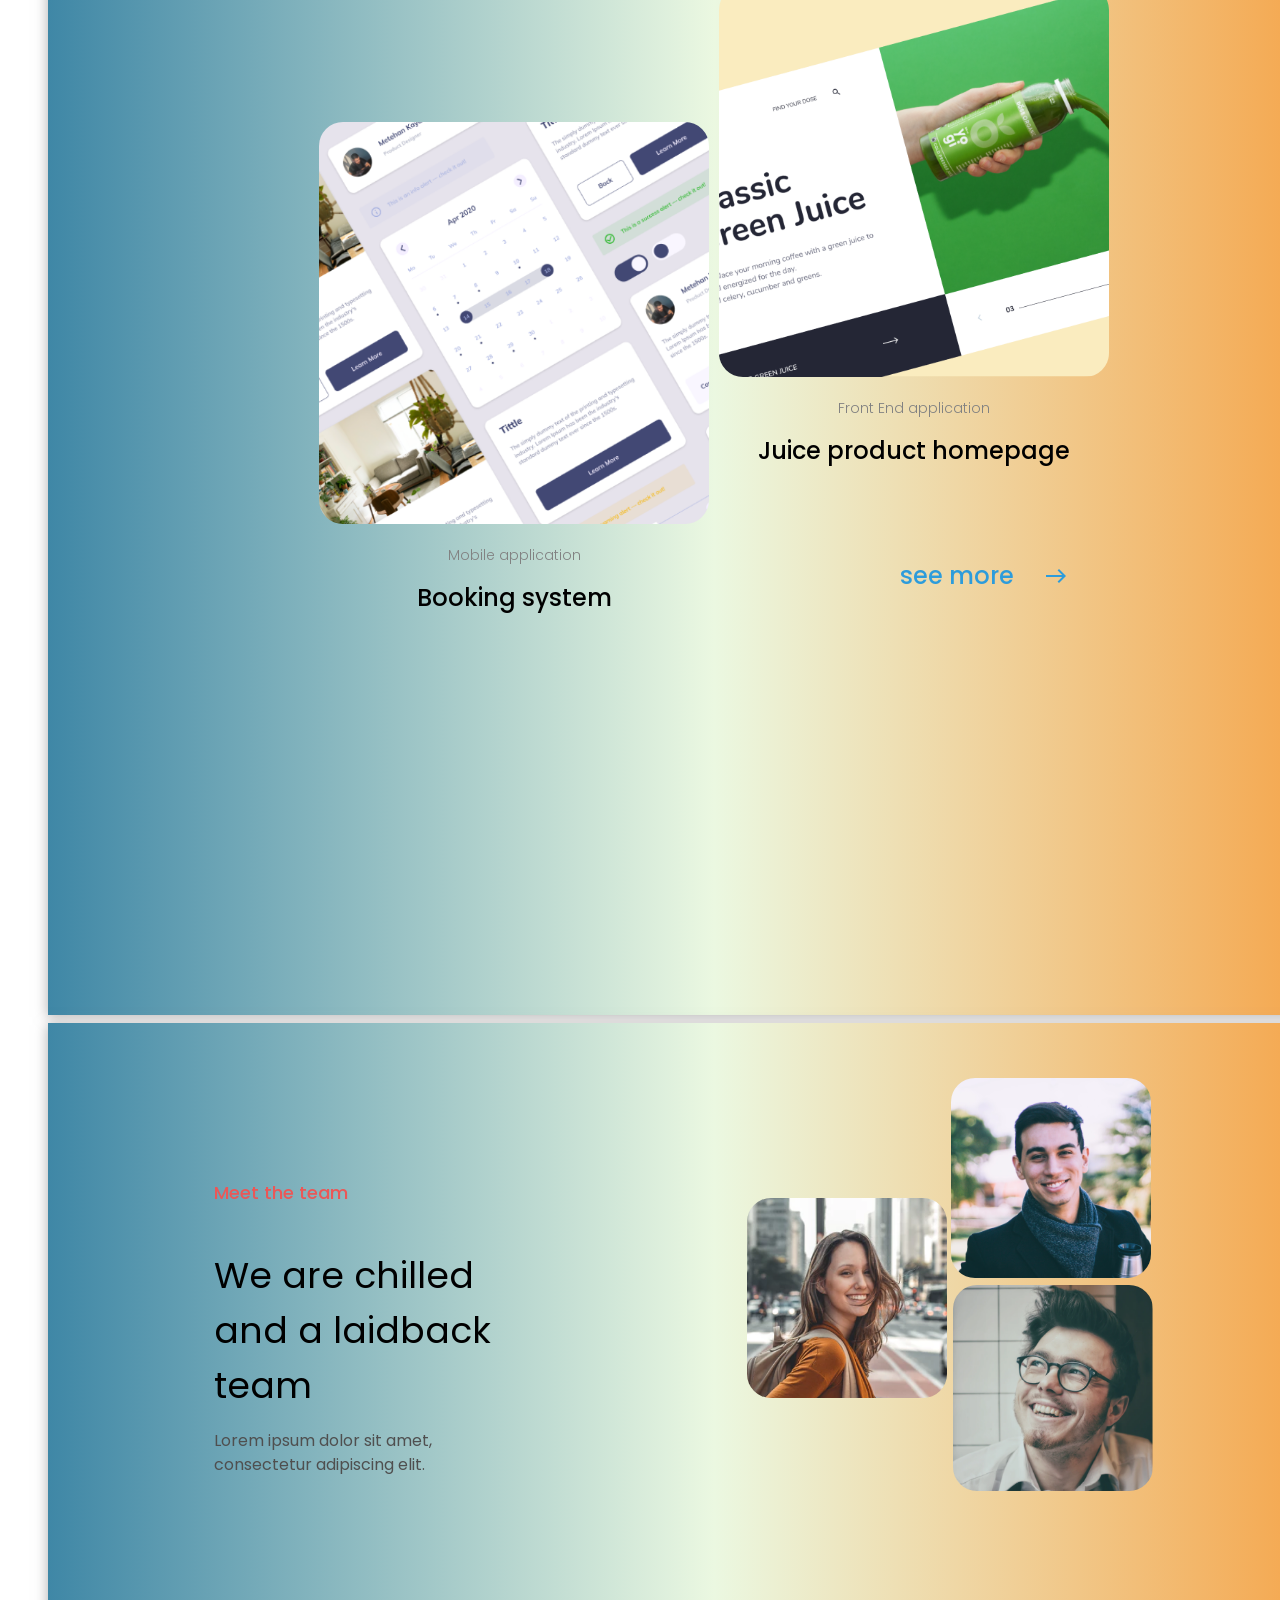
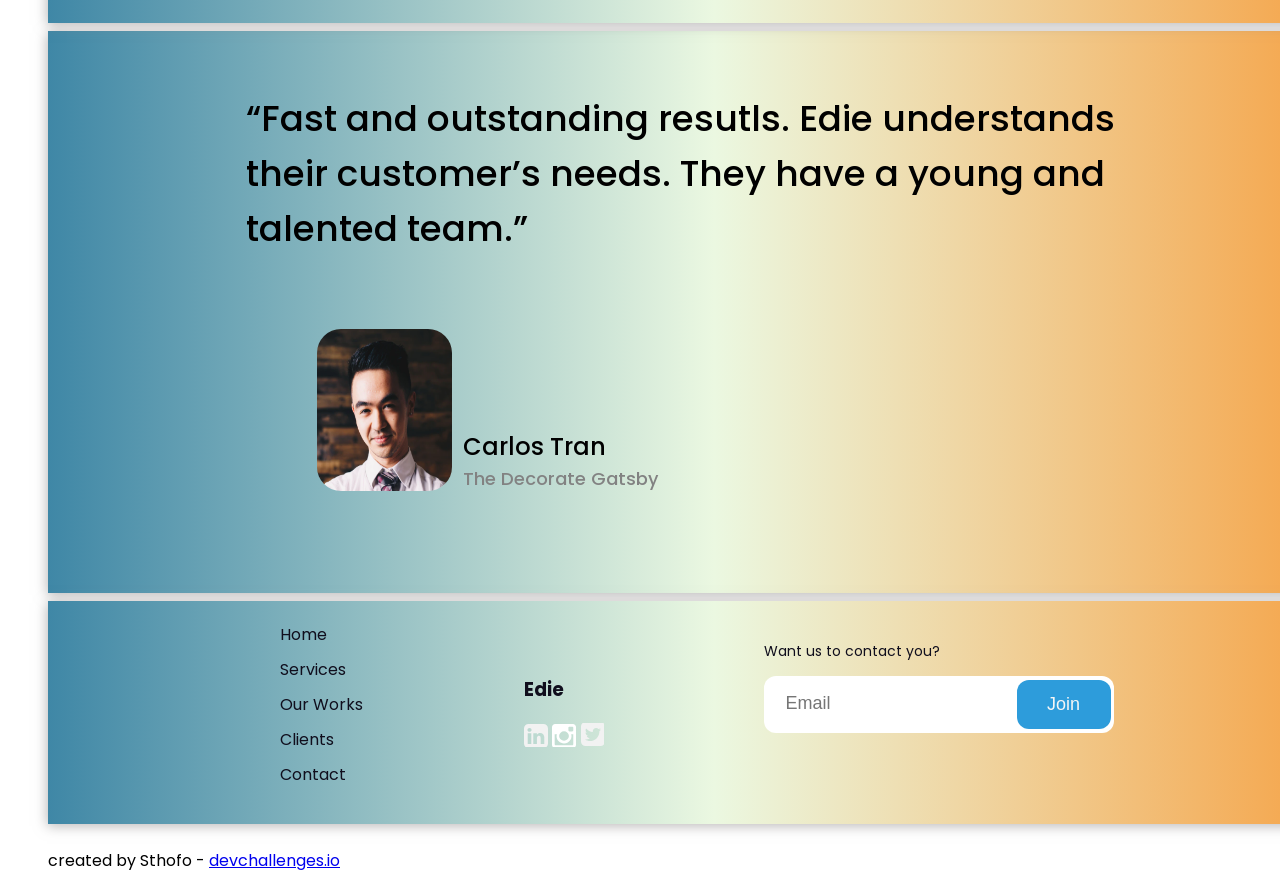
==== commit b73f0397: "Edie project from devChallenges.io" ====
--- a/index.html
+++ b/index.html
@@ -1,222 +1,219 @@
 <!DOCTYPE html>
 <html lang="en">
 <head>
-  <meta charset="UTF-8">
-  <meta http-equiv="X-UA-Compatible" content="IE=edge">
-  <meta name="viewport" content="width=device-width, initial-scale=1.0">
-  <link rel="preconnect" href="https://fonts.googleapis.com">
-<link rel="preconnect" href="https://fonts.gstatic.com"
- crossorigin>
-<link href="https://fonts.googleapis.com/css2?family=Crimson+Pro:wght@200;500;700&family=Montserrat+Alternates:ital,wght@1,500&family=Montserrat:wght@700;800&family=Open+Sans:wght@500;800&family=Playfair+Display:wght@700&display=swap" 
-rel="stylesheet">
-<link rel="stylesheet" href="/styles/edie.css">
-  <script src="https://ajax.googleapis.com/ajax/libs/jquery/3.6.1/jquery.min.js"></script>
-  <link rel="icon" href="/images/devchallenges.png" type="images">
-  <title>Edie</title>
-<script src="https://ajax.googleapis.com/ajax/libs/jquery/3.6.1/jquery.min.js"></script>
-  <script>
-  $(document).ready(function(){
-    $(".nav-img").click(function(){
-      $(".list__nav").toggle();
-    });
-  });
-  </script>
-
-
-
+    <meta charset="UTF-8">
+    <meta name="viewport" content="width=device-width, initial-scale=1.0">
+    <link href="https://fonts.googleapis.com/icon?family=Material+Icons"
+      rel="stylesheet">
+      <link rel="stylesheet" href="https://fonts.googleapis.com/css2?family=Material+Symbols+Outlined:opsz,wght,FILL,GRAD@48,400,0,0" />
+      <link href="styles.css" rel="stylesheet">
+      <link rel="stylesheet" href="https://fonts.googleapis.com/css2?family=Material+Symbols+Outlined:opsz,wght,FILL,GRAD@48,400,0,0" />
+      <link rel="preconnect" href="https://fonts.googleapis.com">
+<link rel="preconnect" href="https://fonts.gstatic.com" crossorigin>
+<link href="https://fonts.googleapis.com/css2?family=Poppins:ital,wght@0,200;0,500;0,900;1,100;1,400;1,700&family=Roboto:wght@900&display=swap"
+ rel="stylesheet">
+
+
+
+ <link rel="preconnect" href="https://fonts.googleapis.com">
+ <link rel="preconnect" href="https://fonts.gstatic.com" crossorigin>
+ <link href="https://fonts.googleapis.com/css2?family=Montserrat:wght@800&family=Poppins:ital,wght@0,100;0,200;0,500;0,900;1,100;1,400;1,700&family=Roboto:wght@900&display=swap" rel="stylesheet">
+
+
+
+ <link rel="icon" href="devchallenges.png">
+<title>Edie homepage challenge | devChallenge.io-Sthofo</title>
 </head>
 <body>
-<div class="wrapper__edie">
-  <header class="header__item onbig__screen">
-    <h1 class="edies">Edie</h1>
-    
-
-    <ul class="list__nav">
-      <li class="active"><a href="#">Home</a></li>
-      <li><a href="#">Services</a></li>
-      <li><a href="#">Our Works</a></li>
-      <li><a href="#">Clients</a></li>
-      <li><a href="#">Contact</a></li>
-    </ul>
-    <img src="/images/menu.png" class="nav-img">
-</header>
-
-
-
-  <section class="main__1">
-    <p class="top__paragraph">Unhappy with your website</p>
-    <h2 class="big__text2">We create beautiful and fast web services</h2>
-    <img class="hero__image" src="/images/heroImage.jpg">
-
-
-    <h2 class="big__text__2"> Story, emotion and purpose</h2>
-    <p class="style__p">We help transform your ideas into real world applications that will outperform your toughest
-      competition and help you achieve your strategic goals in short period of time.</p>
-    <form class="form__style">
-      <label>Want us to contact you?</label>
-      <input type="text" placeholder="email">
-      <button type="submit">Join</button>
+  <div class="grid-container items">
+
+    
+    <nav  class="grid-header items">
+
+    <nav class="navbar">
+    <h1 class="Edie">Edie</h1>
+    <div class="mobile-menu">
+    <span class="material-symbols-outlined">
+        menu
+        </span>
+    </div>
+
+     <a href="#welcome">Home</a> 
+     <a href="#service">Services</a>         
+     <a href="#story">Our Works</a>        
+     <a href="#carlos-tran">Clients </a>      
+     <a href="#footer">Contact</a>
+</nav>
+</nav>
+
+<section id="welcome" class="welcome items">
+<p>Unhappy with your website?</p>
+<header>We create beautiful and fast web services</header>
+<img class="main-image" src="/image-edie/heroImage.jpg">
+</section>
+<!-- story section -->
+<section id="story" class="story items">
+
+    <header>Story, emotion and purpose</header>
+    <p>We help transform your ideas into real world applications that will outperform your toughest competition and help you achieve your strategic
+    goals in short period of time.</p>
+
+<form class="myform">
+<h6>Want us to contact you?</h6>
+<input type="email" placeholder="Email"><button class="mybtn">Join</button>
+</form>
+</section>
+<!-- service section -->
+<section id="service" class="service items">
+<header>We offer high demand services</header>
+
+<!-- UI/UX Design -->
+<div class="flex-container">
+<div class="ux-design">
+    
+   <p class="color-1"> <span class="material-symbols-outlined">
+        Edit
+        </span> </p> 
+    <li>UI/UX Design</li>
+    <p>Lorem ipsum dolor sit amet, consectetur adipiscing elit. Duis a metus ac nulla
+         consequat aliquet id quis turpis.</p>    
+    <button>Get started</button>
+
+</div>
+
+<!-- FrontEnd-->
+
+<div class="ux-design box-shadow">
+    <p class="color-2">
+    <span class="material-symbols-outlined">
+        Code
+        </span> </p>
+    <li>Front End</li>
+    <p>Lorem ipsum dolor sit amet, consectetur adipiscing elit. Duis a metus ac nulla
+         consequat aliquet id quis turpis.</p>    
+    <button>Get started</button>
+
+</div>
+
+<!-- BackEnd -->
+
+<div class="ux-design">
+    <p class="color-3">
+    <span class="material-symbols-outlined">
+        Storage
+        </span>
+        </p>
+
+    <li>Back End</li>
+    <p>Lorem ipsum dolor sit amet, consectetur adipiscing elit. Duis a metus ac nulla
+         consequat aliquet id quis turpis.</p>    
+    <button>Get started</button> 
+
+</div>
+</div>
+
+</section>
+
+<section class="good-design items">
+
+<header>Good design means good business</header>
+<!-- smart home -->
+
+
+<div class="smart-home">
+<img src="/image-edie/smarthome.jpg" alt="Smart home">
+<p>Full stack application</p>
+<li>Smart home dashboard</li>
+
+</div>
+<!-- Onbound application -->
+<div class="onbounding">
+    <img src="/image-edie/onboard.png" alt="onbounding">
+    <p>UX/UI design</p>
+    <li>Onboard application</li>
+    
+    </div>
+
+    <!--booking system -->
+    <div class="booking-system">
+        <img src="/image-edie/booking.png" alt="booking system">
+        <p>Mobile application</p>
+        <li>Booking system</li>
+        
+        </div>
+    
+        <!-- juice product homepage -->
+        <div class="juice-product">
+            <img src="/image-edie/juice-product.png" alt="booking system">
+            <p>Front End application</p>
+            <li>Juice product homepage</li>
+            </div>
+            
+            <div class="see-more">
+            <a href="#welcome">see more</a>
+                <span class="material-symbols-outlined">
+                    east
+                </span>
+                </div>
+</section>
+
+<section class="meet-team items">
+
+    <div class="laid-back">
+        <h6>Meet the team</h6>
+        <header>We are chilled and a laidback team</header>
+        <p class="para-style">Lorem ipsum dolor sit amet, consectetur adipiscing elit.</p>
+    </div>
+
+    <div class="imgs-group">
+        <img  src="/image-edie/person3.png">
+        <img src="/image-edie/person1.png">
+        <img src="/image-edie/person2.png">
+    </div>
+
+
+</section>
+
+<section id="carlos-tran" class="carlos-tran items">
+    <h5>“Fast and outstanding resutls. 
+        Edie understands their customer’s needs.
+         They have a young and talented team.”</h5>
+
+         <ul class="tran-imgs">
+            <img src="/image-edie/person4.png" alt="carlos tran">
+            <li>Carlos Tran</li>
+            <li class="deco">The Decorate Gatsby</li>
+
+
+         </ul>
+</section>
+<section id="footer" class="footer items">
+<ol>
+    <a href="#">Home</a> 
+    <a href="#">Services</a>         
+    <a href="#">Our Works</a>        
+    <a href="#">Clients </a>      
+    <a href="#">Contact</a>
+</ol>
+
+<div class="social-edie">
+    <h3>Edie</h3>
+    <img src="/image-edie/linkedin.svg">
+    <img src="/image-edie/instagram.svg">
+    <img src="/image-edie/twitter.svg">
+
+</div>
+
+<form class="myform">
+    <p>Want us to contact you?</p>
+    <input type="email" placeholder="Email"><button class="mybtn">Join</button>
     </form>
-  </section>
-
-
-
-
-  <section class="product__section">
-    <h2 class="big__text">We offer high demand services </h2>
-    <div class="container__1">
-
-      
-      <div class="cards">
-        <img class="icon__img" src="/images/edit.png">
-        <h3 class="ui__design">UI/UX Design</h3>
-        <p>Lorem ipsum dolor sit amet,
-          consectetur adipiscing elit.
-          Duis a metus ac nulla consequat
-          aliquet id quis
-          turpis.</p>
-
-        <button type="text">Get started</button>
-      </div>
-
-
-
-      <div class="cards">
-        <img class="icon__img" src="/images/code.png">
-        <h3 class="">Front End</h3>
-        <p>Lorem ipsum dolor sit amet,
-          consectetur adipiscing elit.
-          Duis a metus ac nulla consequat
-          aliquet id quis
-          turpis.</p>
-
-        <button type="text">Get started</button>
-      </div>
-
-
-      <div class="cards">
-        <img class="icon__img" src="/images/storage.png">
-        <h3 class="">Back End</h3>
-        <p>Lorem ipsum dolor sit amet,
-          consectetur adipiscing elit.
-          Duis a metus ac nulla consequat
-          aliquet id quis
-          turpis.</p>
-        <button type="text">Get started</button>
-      </div>
-    </div>
-
-  </section>
-
-
-  <section class="design__section">
-
-    <h2 class="big__text __text3">
-      Good design means good business
-    </h2>
-
-
-      <article class="__article">
-        <img src="/images/smarthome.jpg">
-        <p>Full stack application</p>
-        <h3 class="product-items">Smart home dashboard</h3>
-      </article>
-
-
-
-      <article class="__article">
-        <img src="/images/onboard.png">
-        <p>UX/UI design</p>
-        <h3 class="product-items">Onboard application</h3>
-      </article>
-
-
-
-      <article class="__article">
-
-        <img src="/images/booking.png">
-        <p>Mobile application</p>
-        <h3 class="product-items">Booking system</h3>
-      </article>
-
-
-
-      <article class="__article">
-        <img src="/images/juice-product.png">
-        <p>Front End application</p>
-        <h3 class="product-items">Juice product homepage</h3>
-      </article>
-
-<p class="__more">see more</p>
-
-  </section>
-
-
-
-  <aside class="team__aside">
-    <div class="team__content">
-      <h2 class="more">Meet the team</h2>
-
-      <h3 class="big__text">We are chilled and a laidback team</h3>
-
-      <p class="__content2">Lorem ipsum dolor sit amet, consectetur adipiscing elit.</p>
-    </div>
-
-    <div class="__img__container">
-      <img src="/images/person1.png">
-      <img src="/images/person2.png" class="align__self">
-      <img src="/images/person3.png">
-    </div>
-  </aside>
-
-
-  <section class="last__section">
-
-    <h4>“Fast and outstanding resutls. Edie understands their customer’s needs.
-      They have a young and talented team.”</h4>
-
-
-    <article class="author">
-      <img src="/images/person4.png">
-        <h6>Carlos Tran</h6>
-        <p>The Decorate Gatsby</p>
-    </article>
-
-
-  </section>
-
-
-<footer class="bottom__footer">
-
-
-  <ul>
-    <li class="btn__footer"><a href="#">Home</a></li>
-    <li class="btn__footer"><a href="#">Services</a></li>
-    <li class="btn__footer"><a href="#">Our Works</a></li>
-    <li class="btn__footer"><a href="#">Clients</a></li>
-    <li class="btn__footer"><a href="#">Contact</a></li>
-  </ul>
-
-  <article class="links__btm">
-    <h6 class="btm__edies">Edie</h6>
-    <img src="/instagram.svg">
-    <img src="/linkedin.svg">
-    <img src="/twitter.svg">
-
-  </article>
-
-  <form class="btm__myform">
-    <label>Want us to contact you?</label>
-    <input type="text" placeholder="email">
-    <button class="btn__last" type="submit">Join</button>
-  </form>
+
 
   
-</footer>
-
-
-</div>
-
-<span>Created by Sthofo_Mthokozisi-devChallenges.io</span>
+
+</section>
+ <p>created by Sthofo - <a href="devchallenges.io">devchallenges.io</a></p>
+  </div>
 </body>
-</html>+</html>
--- a/styles.css
+++ b/styles.css
@@ -0,0 +1,690 @@
+
+:root{
+
+    --footer-color:  #100E1D;
+    --button-color:  #2D9CDB;
+    --input-color:  #ffffff;
+    --box-shadow:  rgba(129, 127, 127, 0.555);
+    --icons-color: #27AE60;
+    --red-color: #EB5757;
+    --transition-color: linear-gradient(0.25turn, #3f87a6, #ebf8e1, #f69d3c);
+ 
+}
+
+
+*,
+*::before,
+*::after{
+    box-sizing: inherit;
+}
+
+html{
+    box-sizing: border-box;
+    font-family: 'Poppins', sans-serif;
+
+}
+body{
+
+    margin: 0px;
+    padding: 3em;
+}
+
+/* base color page*/
+.items{
+    padding: 0px 0px 1em;
+    background: linear-gradient(0.25turn, #3f87a6, #ebf8e1, #f69d3c);
+  box-shadow: -1px 2px 12px rgba(129, 127, 127, 0.555);
+}
+
+/* grid container */
+
+.grid-container{
+    display: grid;
+    grid-template-rows: auto 1fr auto;
+    gap: 0.5rem;
+    height: 100vh;
+
+ 
+}
+
+.navbar{
+    display: flex;
+    justify-content: flex-end;
+    align-items: center;
+    padding-right: 14%;
+    transition:  margin ease-in-out 4s;
+   
+
+}
+
+a:hover{
+
+    background: var(--transition-color);
+    
+}
+
+.mobile-menu{
+    display: none;
+}
+/* max-width 600px  */
+@media (max-width: 600px) {
+  .grid-container{
+    display: grid;
+   grid-template-columns: repeat(1, 1fr);
+
+  }
+
+  .navbar, .Edie{
+    margin: 20px 0px 20px;
+  }
+
+  .navbar{
+    display: flex;
+    justify-content: space-around;
+    align-items: center;
+   
+ 
+}
+
+  .mobile-menu {
+    display: block;
+    width: 40px;
+    position: relative;
+   left: 20%;
+   color: #333333;
+   padding-left: 30px;
+   
+ }
+
+ .navbar a{
+    display: none;
+ }
+
+
+
+.footer ol  {
+    position: relative;
+    right: 30%;
+    padding: 0px;
+    margin:  0px;
+}
+
+ .social-edie{
+    position: relative;
+    right: 18%;
+
+}
+.myform{
+    position: relative;
+    left: 15%;
+}
+
+.footer{
+    display: flex;
+   flex-direction: column;
+    align-items: center;
+    background-color: var(--footer-color);
+
+    }
+    
+
+    }
+
+
+.navbar .Edie{
+    font-weight: 800;
+    font-size: 34px;
+    line-height: 35px;
+    margin-right: 42%;
+}
+
+
+.navbar a{
+    text-decoration: none;
+    margin-left: 2%;
+    padding:  0px 0px 0px 0px;
+    font-weight: 500;
+    font-size: 24px;
+    line-height: 36px;
+    color: #333333;
+    
+}
+/* welcome section */
+
+.welcome p{
+  text-align: center;
+  font-size: 18px;
+  font-weight: 500;
+  line-height: 27px;
+  margin-right: 220px;
+  color: var(--button-color)
+}
+
+
+.welcome header{
+    margin: 40px auto;
+    text-align: center;
+    font-weight: 500;
+    font-size: 48px;
+    line-height: 72px;
+    width: 534px;
+}
+
+.welcome, .main-image{
+    text-align: center;
+    border-radius: 18px;
+}
+
+/*************************************/
+
+
+/* story section */
+
+
+.story header{
+    text-align: center;
+    font-weight: 500;
+    font-size: 48px;
+    line-height: 72px;
+    margin: 40px auto;
+    width: 366px;
+}
+
+.story p{
+    width: 366px;
+    font-weight: 400;
+    font-size: 18px;
+    line-height: 27px;
+    text-align: center;
+    margin: 0px auto;
+    color: #4F4F4F;
+    
+}
+
+.stroy, .myform{
+    width: 350px;
+    text-align: center;
+    margin: 0px auto; 
+}
+.myform h6{
+padding-right: 170px;
+}
+
+.stroy .myform, h6{
+  color: #100E1D;
+  font-size: 14px;
+ font-weight: 400;
+ line-height: 20px;
+}
+
+.story .myform input{
+
+    background-color: rgba(223, 216, 216, 0.555);
+}
+
+
+/***********************************  */
+
+/* service section */
+
+.service{
+   position: relative;
+}
+
+.service header{
+    width: 350px;
+    line-height: 54px;
+    font-size: 36px;
+    font-weight: 500;
+    position: relative;
+    top: 15%;
+    left: 24%;
+
+}
+
+
+ .flex-container{
+    display: flex;
+    padding: 15% 15px 0px;
+    justify-content: center;
+}
+
+ .ux-design{
+    padding: 20px;
+    width: 291px;
+    margin: 0px 30px;
+    font-family: 'Poppins', sans-serif;
+}
+ .box-shadow{
+    border-radius: 24px;
+    box-shadow: -1px 1px 30px rgba(223, 216, 216, 0.555);
+}
+
+.color-1{
+    text-align: center;
+    background-color: var(--button-color);
+    color: whitesmoke;
+    width: 67px;
+    height: 67px;
+    padding: 10px;
+    margin-bottom: 40px;
+    border-radius: 16px;
+}
+
+
+.color-2{
+    text-align: center;
+    background-color: var(--icons-color);
+    color: whitesmoke;
+    width: 67px;
+    height: 67px;
+    padding: 10px;
+    margin-bottom: 40px;
+    border-radius: 16px;
+    
+}
+
+
+.color-3{
+    text-align: center;
+    background-color: var(--red-color);
+    color: whitesmoke;
+    width: 67px;
+    height: 67px;
+    padding: 10px;
+    margin-bottom: 40px;
+    border-radius: 16px;
+}
+
+
+
+.color-1 span{
+margin: 10px 0px;
+}
+
+.color-2 span{
+    margin: 10px 0px;
+    }
+    .color-3 span{
+        margin: 10px 0px;
+        }
+            
+
+.ux-design p{
+font-size: 16px;
+font-weight: 400;
+line-height: 24px;
+opacity: 0.9;
+
+}
+.ux-design li{ 
+font-size: 24px;
+font-weight: 700;
+line-height: 36px;
+padding: 0px;
+list-style: none;
+
+
+
+}
+.ux-design button{
+font-size: 16px;
+font-weight: 700;
+line-height: 24px;
+letter-spacing: 0em;
+border: none;
+border-radius: 5px;
+padding: 12px 16px;
+
+}
+
+
+
+/* juice product homepage */
+
+.good-design{
+text-align: center;
+position: relative;
+
+}
+
+.good-design header{
+width: 420px;
+font-weight: 500;
+font-size: 36px;
+line-height: 54px;
+position: relative;
+top: 330px;
+left: 21%;
+
+}
+
+
+
+.good-design img{
+    width: 390px;
+    border-radius: 24px;
+}
+
+.good-design .smart-home{
+margin-right: 30%;
+position: relative;
+top: 400px;
+padding: 20px;
+
+
+}
+.good-design .onbounding{
+    margin-left: 30%;
+    position: relative;
+    top: -300px;
+}
+
+.good-design .booking-system{
+    position: relative;
+    margin-right: 30%;
+    top: 100px;
+
+}
+.good-design .juice-product{
+    margin-left: 30%;
+    position: relative;
+    top: -530px; 
+}
+
+/* images and text */
+
+
+
+.smart-home p{
+    color: #828282;
+    font-size: 14px;
+    line-height: 21px;
+    font-weight: 300;
+
+}
+
+.smart-home li{
+    font-weight: 500;
+    font-size: 24px;
+    line-height: 36px;
+    list-style: none;
+    padding: 0px;
+}
+
+
+
+
+/* booking system */
+
+.booking-system p{
+    color: #828282;
+    font-size: 14px;
+    line-height: 21px;
+    font-weight: 300;
+
+}
+
+
+.booking-system li{
+    font-weight: 500;
+    font-size: 24px;
+    line-height: 36px;
+    list-style: none;
+    padding: 0px;
+}
+
+
+/* onbounding */
+.onbounding p{
+    color: #828282;
+    font-size: 14px;
+    line-height: 21px;
+    font-weight: 300;
+
+}
+
+.onbounding li{
+    font-weight: 500;
+    font-size: 24px;
+    line-height: 36px;
+    list-style: none;
+    padding: 0px;
+}
+
+/* juice */
+.juice-product p{
+    color: #828282;
+    font-size: 14px;
+    line-height: 21px;
+    font-weight: 300;
+
+}
+
+.juice-product li{
+    font-weight: 500;
+    font-size: 24px;
+    line-height: 36px;
+    list-style: none;
+   
+    padding: 0px;
+}
+
+.good-design .see-more{
+    display: flex;
+    justify-content: center;
+    align-items: center;
+    position: absolute;
+   bottom: 20%;
+   left: 64%;  
+}
+
+.see-more a{
+
+    font-weight: 500;
+    font-size: 24px;
+    line-height: 36px;
+    color: var(--button-color);
+    text-decoration: none;
+}
+
+.see-more span{
+
+    margin-left: 30px;
+    color: var(--button-color);
+}
+
+
+/* meet the team */
+
+.meet-team{
+position: relative;   
+display: flex;
+justify-content: center;
+align-items: center;
+
+}
+
+.meet-team .laid-back{
+    width: 400px;
+    height: auto;
+ 
+    margin: 0% 10% 0%;
+}
+
+.para-style{
+width: 273px;
+font-size: 16px;
+font-weight: 400;
+line-height: 24px;
+color: #4F4F4F;
+}
+
+.imgs-group{
+position: relative;
+width: 600px;
+height: 584px;
+top: 55px;
+
+    
+}
+
+.imgs-group img{
+    width: 200px;
+    border-radius: 24px;
+}
+
+
+.imgs-group img:nth-child(1){
+    position: relative;
+    left: 0px;
+    top: 120px;
+}
+
+.imgs-group img:nth-child(2){
+   position: relative;
+}   
+
+
+
+.imgs-group img:nth-child(3){
+    position: relative;
+    top: 0;
+    left: 206px;
+   
+}
+
+
+.meet-team h6{
+
+    font-size: 18px;
+    font-weight: 500;
+    line-height: 27px;
+    color: var(--red-color);
+
+}
+
+.meet-team header{
+
+    font-size: 36px;
+    width: 280px;
+}
+
+/* end the team */
+
+
+/* carlos tran */
+.carlos-tran{
+display: flex;
+flex-direction: column;
+align-items: center;
+
+}
+.carlos-tran h5{
+    width: 937px;
+    height: 162px;
+    font-size: 36px;
+    font-weight: 500;
+}
+ .tran-imgs{
+    list-style: none;
+    position: relative;
+    top: 0px;
+    right: 24%;
+
+}
+
+.tran-imgs img{
+    width: 135px;
+    height: 162px;
+    border-radius: 24px;
+}
+
+.tran-imgs li{
+    padding: -30px 160px 0px;
+    line-height: 36px;
+    position: relative;
+    top: -30%;
+    left: 75%;
+    font-size: 24px;
+    font-weight: 500;
+    line-height: 36px;
+
+}
+
+.tran-imgs .deco{
+    font-weight: 500;
+    font-size: 18px;
+    line-height: 27px;
+    color:  #828282;
+
+}
+
+
+/* footer items */
+
+.footer{
+display: flex;
+justify-content: center;
+align-items: center;
+padding-right: 20%;
+}
+
+.footer ol {
+    display: block;
+    flex: 1 1 auto;
+    margin-left: 18%;
+}
+
+.footer a{
+    display: block;
+    color: var(--footer-color);
+    text-decoration: none;
+    padding: 5px 0px;
+}
+
+/* styling a form */
+.footer .myform{
+  margin-left: 10%;
+} 
+
+.myform p{
+    color:var(--footer-color);
+    font-size: 14px;
+    line-height: 21px;
+    text-align: left;
+
+}
+.myform input{
+    width: 350px;
+    border: none;
+    height: 57px;
+    border-radius: 12px;
+    margin-right: 170px;    
+    
+}
+
+.myform input::placeholder{
+    font-size: 18px;
+    line-height: 27px;
+    padding: 0px 20px;
+}
+
+.myform .mybtn{
+    width: 94px;
+    height: 49px;
+    border-radius: 12px;
+    font-size: 18px;
+    border: none;
+    color: whitesmoke;
+    background-color: var(--button-color);
+    position: relative;
+    bottom: 53px;
+    left: 125px;
+}
+
+/* form end */
+.footer .social-edie{
+    margin-right: 5%;
+    color: var(--footer-color);
+}
